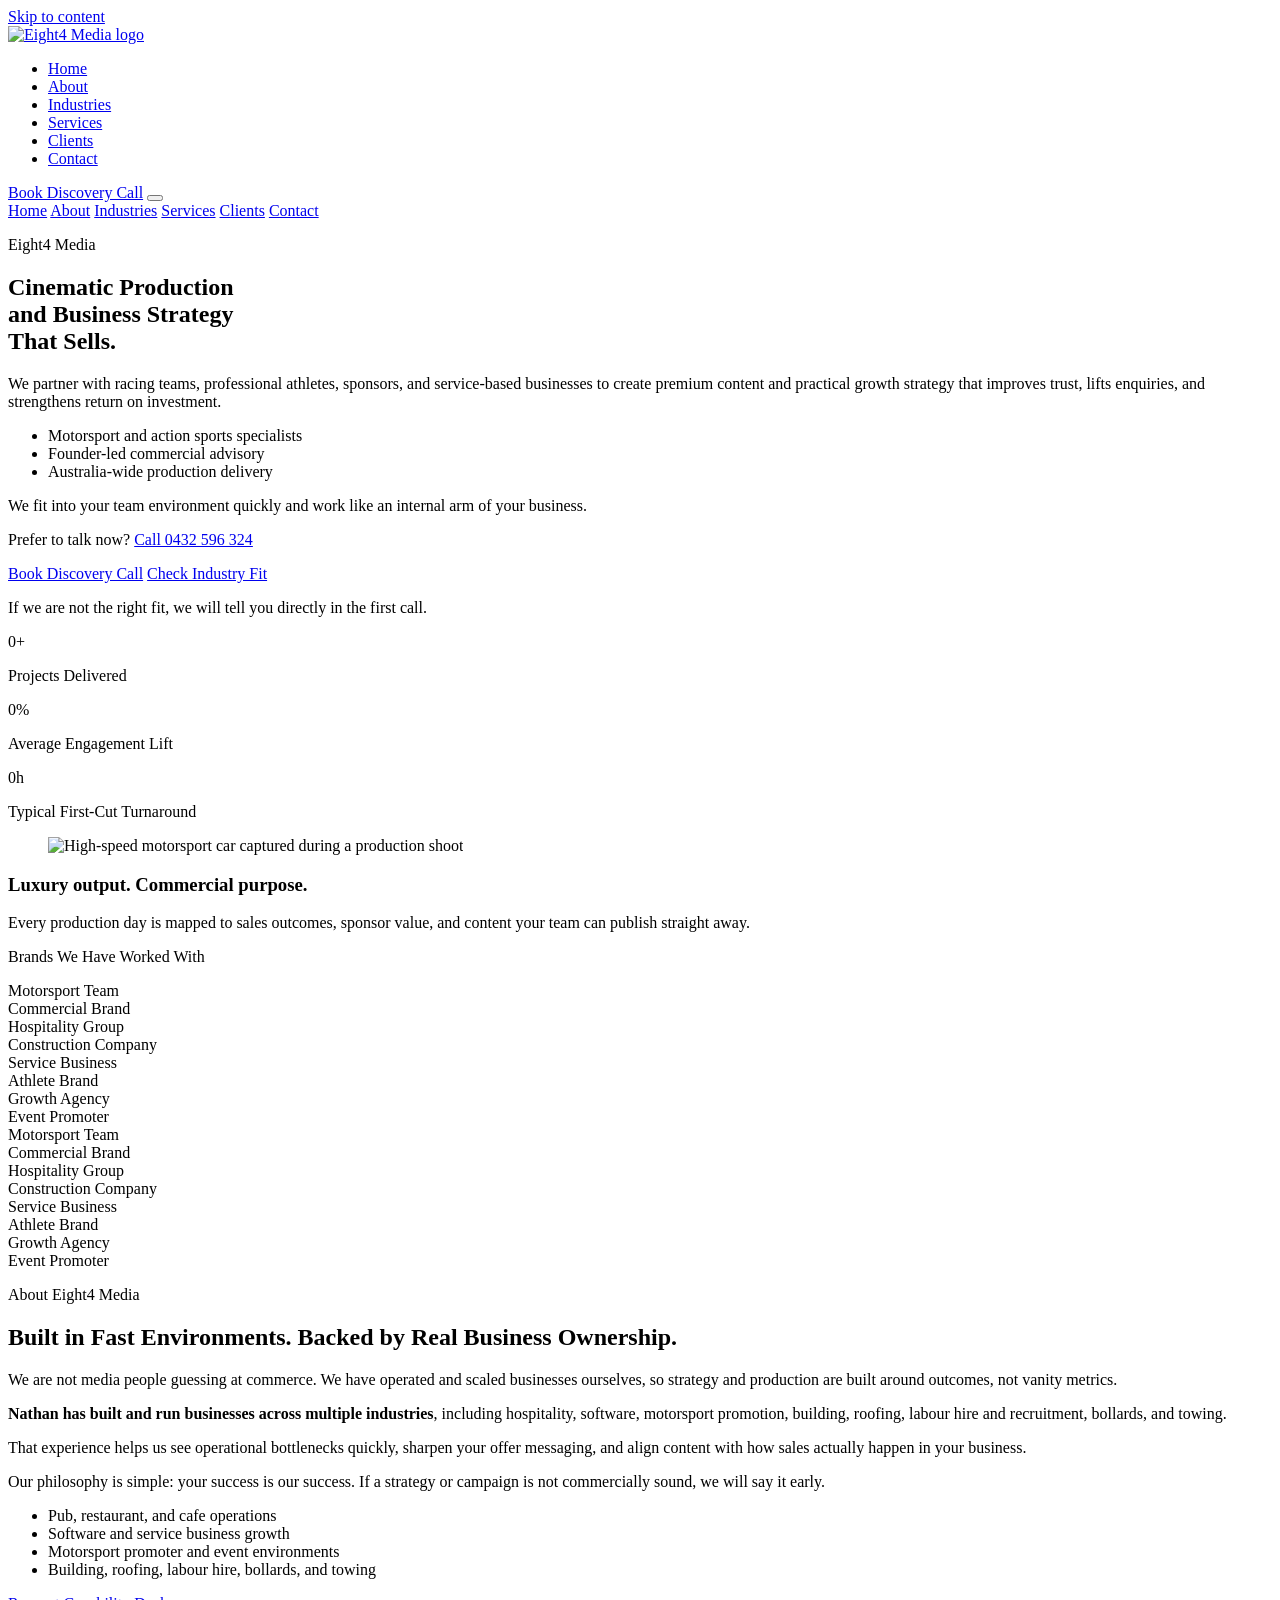
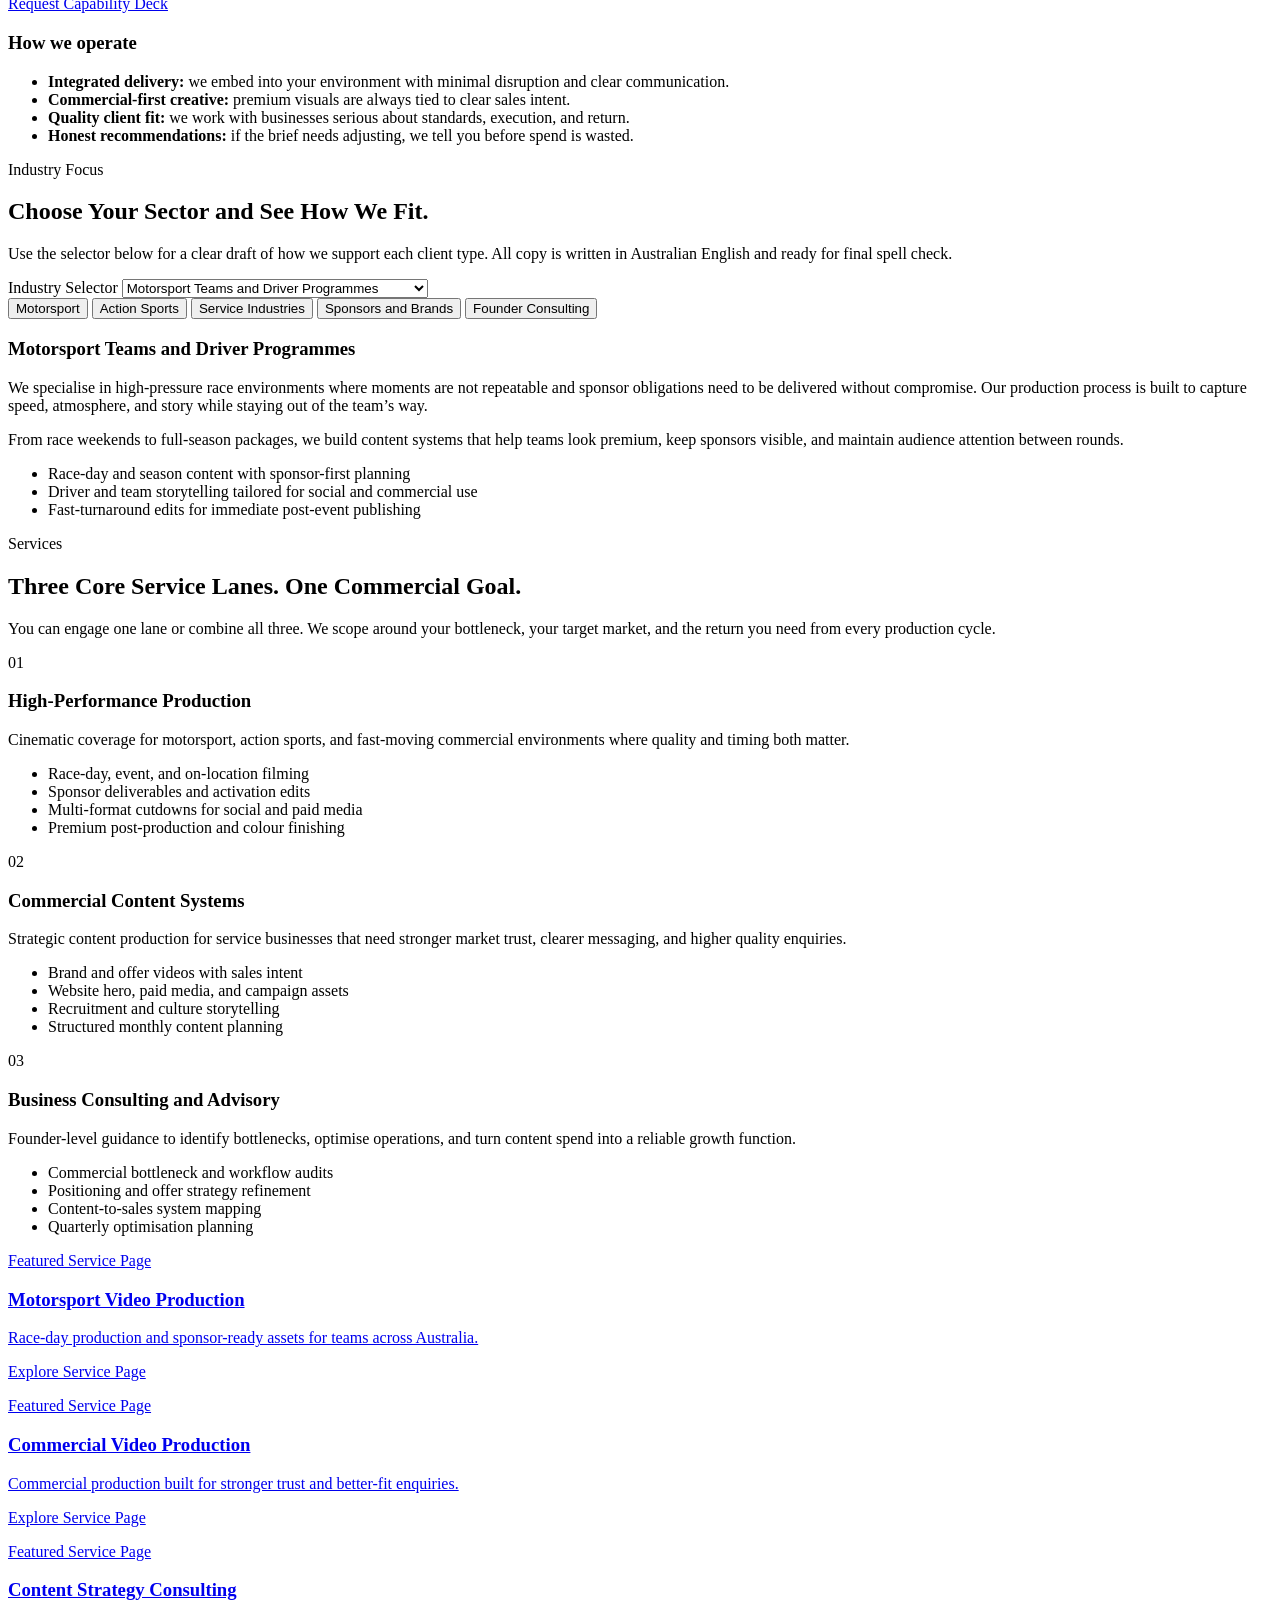
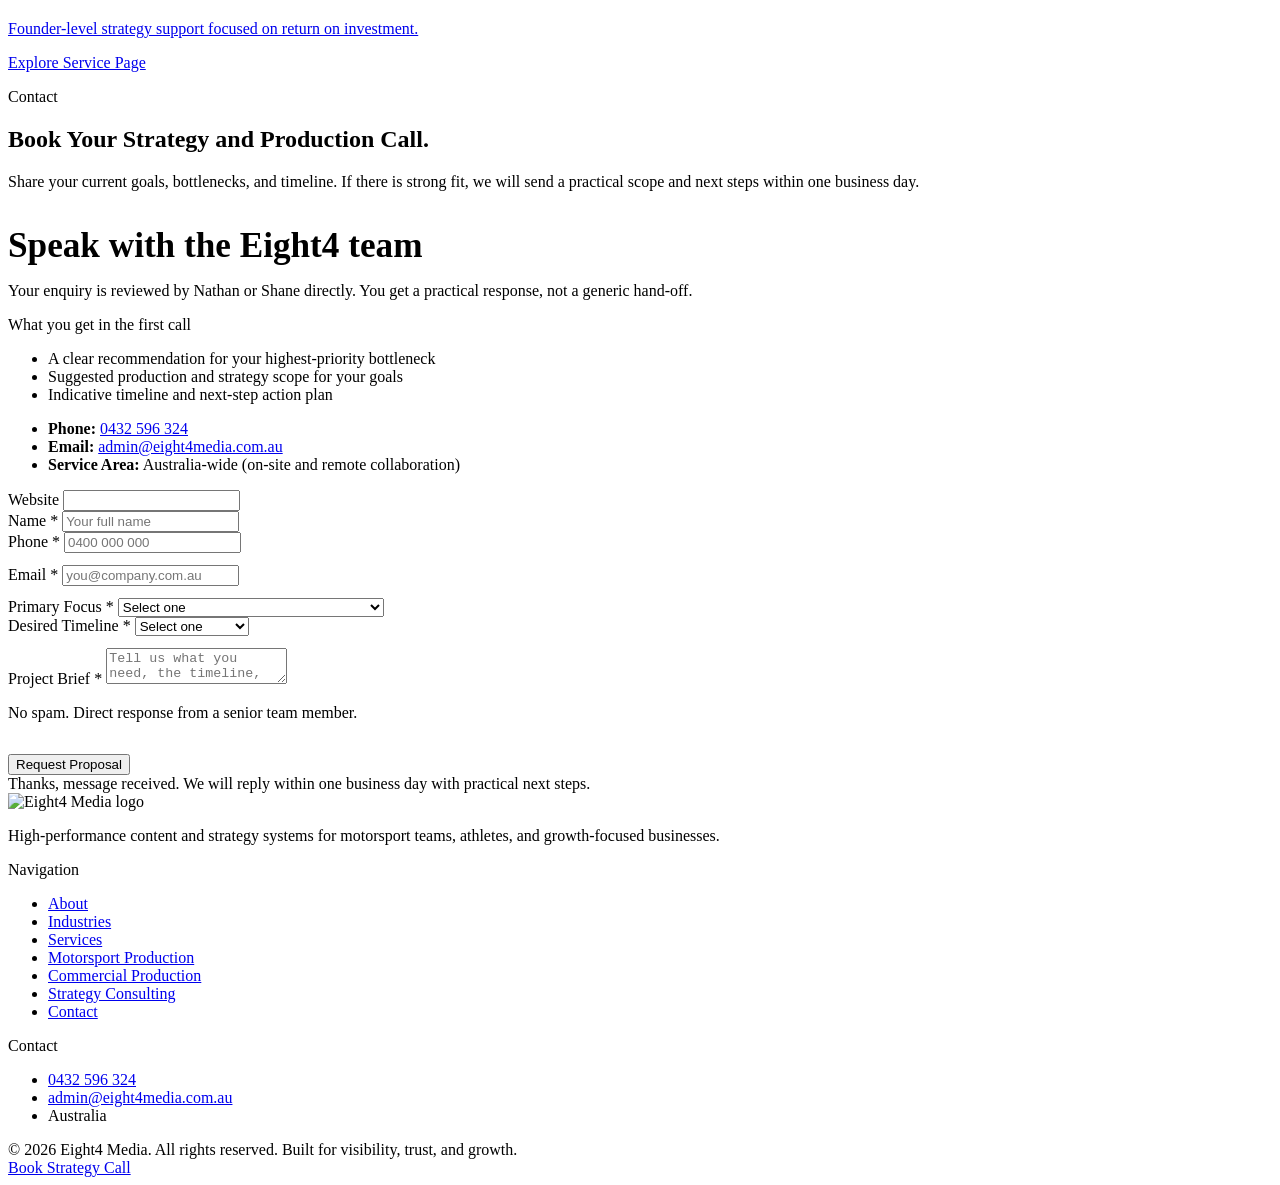
==== index.html @ 020322db "Add files via upload" ====
<!doctype html>
<html lang="en-AU">
<head>
  <meta charset="UTF-8" />
  <meta name="viewport" content="width=device-width, initial-scale=1" />
  <title>Eight4 Media | Cinematic Production and Business Consulting Australia</title>
  <meta name="description" content="Eight4 Media delivers premium production and business consulting for motorsport teams, athletes, sponsors, and service-based industries across Australia." />
  <meta name="robots" content="index,follow,max-image-preview:large,max-snippet:-1,max-video-preview:-1" />
  <meta name="author" content="Eight4 Media" />
  <meta name="theme-color" content="#07080d" />
  <meta name="format-detection" content="telephone=no" />
  <meta name="keywords" content="motorsport video production australia, action sports content, service business videography, founder business consulting" />

  <meta property="og:type" content="website" />
  <meta property="og:site_name" content="Eight4 Media" />
  <meta property="og:title" content="Eight4 Media | Cinematic Production and Business Consulting Australia" />
  <meta property="og:description" content="Premium content systems and founder-led strategy built to improve trust, enquiries, and return on investment." />
  <meta property="og:url" content="https://your-domain.com/" />
  <meta property="og:image" content="https://your-domain.com/assets/images/work-1.jpg" />
  <meta property="og:locale" content="en_AU" />

  <meta name="twitter:card" content="summary_large_image" />
  <meta name="twitter:title" content="Eight4 Media | Cinematic Production and Business Consulting Australia" />
  <meta name="twitter:description" content="Premium content systems and founder-led strategy built to improve trust, enquiries, and return on investment." />
  <meta name="twitter:image" content="https://your-domain.com/assets/images/work-1.jpg" />

  <link rel="preconnect" href="https://fonts.googleapis.com" />
  <link rel="preconnect" href="https://fonts.gstatic.com" crossorigin />
  <link href="https://fonts.googleapis.com/css2?family=Bebas+Neue&amp;family=Cormorant+Garamond:wght@500;600;700&amp;family=Sora:wght@300;400;500;600;700&amp;display=swap" rel="stylesheet" />
  <link rel="stylesheet" href="./assets/css/main.css" />

  <script type="application/ld+json">
    {
      "@context": "https://schema.org",
      "@graph": [
        {
          "@type": "Organization",
          "name": "Eight4 Media",
          "url": "https://your-domain.com/",
          "logo": "https://your-domain.com/assets/images/logo.png",
          "email": "admin@eight4media.com.au",
          "telephone": "0432596324",
          "founder": {
            "@type": "Person",
            "name": "Nathan Predo"
          }
        },
        {
          "@type": "ProfessionalService",
          "name": "Eight4 Media",
          "url": "https://your-domain.com/",
          "areaServed": "Australia",
          "serviceType": [
            "Motorsport and action sports video production",
            "Commercial content production for service industries",
            "Founder-level business consulting and strategy"
          ]
        }
      ]
    }
  </script>
</head>
<body>
  <a href="#main" class="skip-link">Skip to content</a>
  <div id="progress" aria-hidden="true"></div>

  <header class="site-header">
    <div class="container nav-wrap">
      <a href="#home" class="brand" aria-label="Eight4 Media home">
        <img src="./assets/images/logo.png" alt="Eight4 Media logo" width="825" height="282" />
      </a>

      <nav aria-label="Main navigation">
        <ul class="nav-links" role="list">
          <li><a href="#home">Home</a></li>
          <li><a href="#about">About</a></li>
          <li><a href="#industries">Industries</a></li>
          <li><a href="#services">Services</a></li>
          <li><a href="#clients">Clients</a></li>
          <li><a href="#contact">Contact</a></li>
        </ul>
      </nav>

      <a class="btn btn-primary desktop-cta" href="#contact">Book Discovery Call</a>

      <button class="menu-btn" id="menu-btn" aria-label="Open site menu" aria-expanded="false" aria-controls="mobile-menu">
        <span></span>
      </button>
    </div>
  </header>

  <div class="mobile-menu" id="mobile-menu" aria-hidden="true">
    <a href="#home">Home</a>
    <a href="#about">About</a>
    <a href="#industries">Industries</a>
    <a href="#services">Services</a>
    <a href="#clients">Clients</a>
    <a href="#contact">Contact</a>
  </div>

  <main id="main">
    <section class="hero" id="home" aria-labelledby="hero-title">
      <div class="container hero-grid">
        <div class="reveal">
          <p class="kicker">Eight4 Media</p>
          <h1 id="hero-title">
            Cinematic Production<br />
            <span class="outline">and Business Strategy</span><br />
            That Sells.
          </h1>
          <p class="hero-lead">
            We partner with racing teams, professional athletes, sponsors, and service-based businesses to create premium content and practical growth strategy that improves trust, lifts enquiries, and strengthens return on investment.
          </p>
          <ul class="hero-meta" role="list" aria-label="Eight4 approach">
            <li>Motorsport and action sports specialists</li>
            <li>Founder-led commercial advisory</li>
            <li>Australia-wide production delivery</li>
          </ul>
          <p class="hero-note">We fit into your team environment quickly and work like an internal arm of your business.</p>
          <p class="hero-direct">Prefer to talk now? <a href="tel:0432596324">Call 0432 596 324</a></p>
          <div class="cta-row">
            <a class="btn btn-primary" href="#contact">Book Discovery Call</a>
            <a class="btn btn-secondary" href="#industries">Check Industry Fit</a>
          </div>
          <p class="hero-assurance">If we are not the right fit, we will tell you directly in the first call.</p>

          <div class="hero-kpis" aria-label="Performance highlights">
            <article class="kpi">
              <div class="kpi-num"><span data-count="120">0</span>+</div>
              <p class="kpi-label">Projects Delivered</p>
            </article>
            <article class="kpi">
              <div class="kpi-num"><span data-count="38">0</span>%</div>
              <p class="kpi-label">Average Engagement Lift</p>
            </article>
            <article class="kpi">
              <div class="kpi-num"><span data-count="72">0</span>h</div>
              <p class="kpi-label">Typical First-Cut Turnaround</p>
            </article>
          </div>
        </div>

        <aside class="hero-media reveal" style="--delay: 120ms" aria-label="Showreel preview">
          <figure class="media-main">
            <img src="./assets/images/work-1.jpg" loading="eager" decoding="async" alt="High-speed motorsport car captured during a production shoot" width="1024" height="1024" />
          </figure>
          <div class="media-chip">
            <h3>Luxury output. Commercial purpose.</h3>
            <p>Every production day is mapped to sales outcomes, sponsor value, and content your team can publish straight away.</p>
          </div>
        </aside>
      </div>
    </section>

    <section class="trusted clients" id="clients" aria-label="Client logos">
      <div class="container">
        <p>Brands We Have Worked With</p>
        <div class="client-marquee">
          <div class="client-track">
            <div class="client-set">
              <div class="client-logo is-placeholder">Motorsport Team</div>
              <div class="client-logo is-placeholder">Commercial Brand</div>
              <div class="client-logo is-placeholder">Hospitality Group</div>
              <div class="client-logo is-placeholder">Construction Company</div>
              <div class="client-logo is-placeholder">Service Business</div>
              <div class="client-logo is-placeholder">Athlete Brand</div>
              <div class="client-logo is-placeholder">Growth Agency</div>
              <div class="client-logo is-placeholder">Event Promoter</div>
            </div>
            <div class="client-set" aria-hidden="true">
              <div class="client-logo is-placeholder">Motorsport Team</div>
              <div class="client-logo is-placeholder">Commercial Brand</div>
              <div class="client-logo is-placeholder">Hospitality Group</div>
              <div class="client-logo is-placeholder">Construction Company</div>
              <div class="client-logo is-placeholder">Service Business</div>
              <div class="client-logo is-placeholder">Athlete Brand</div>
              <div class="client-logo is-placeholder">Growth Agency</div>
              <div class="client-logo is-placeholder">Event Promoter</div>
            </div>
          </div>
        </div>
      </div>
    </section>

    <section id="about" aria-labelledby="about-title">
      <div class="container">
        <div class="section-head reveal">
          <div>
            <p class="kicker">About Eight4 Media</p>
            <h2 class="section-title" id="about-title">Built in Fast Environments. Backed by Real Business Ownership.</h2>
          </div>
          <p class="section-intro">We are not media people guessing at commerce. We have operated and scaled businesses ourselves, so strategy and production are built around outcomes, not vanity metrics.</p>
        </div>

        <div class="about-grid">
          <article class="panel about-story reveal" style="--delay: 70ms">
            <p><strong>Nathan has built and run businesses across multiple industries</strong>, including hospitality, software, motorsport promotion, building, roofing, labour hire and recruitment, bollards, and towing.</p>
            <p>That experience helps us see operational bottlenecks quickly, sharpen your offer messaging, and align content with how sales actually happen in your business.</p>
            <p>Our philosophy is simple: your success is our success. If a strategy or campaign is not commercially sound, we will say it early.</p>
            <ul class="experience-list" role="list" aria-label="Industry ownership experience">
              <li>Pub, restaurant, and cafe operations</li>
              <li>Software and service business growth</li>
              <li>Motorsport promoter and event environments</li>
              <li>Building, roofing, labour hire, bollards, and towing</li>
            </ul>
            <div class="cta-row" style="margin-top: 14px">
              <a href="#contact" class="btn btn-primary">Request Capability Deck</a>
            </div>
          </article>

          <aside class="about-points reveal" style="--delay: 140ms">
            <h3>How we operate</h3>
            <ul class="about-list" role="list">
              <li><strong>Integrated delivery:</strong> we embed into your environment with minimal disruption and clear communication.</li>
              <li><strong>Commercial-first creative:</strong> premium visuals are always tied to clear sales intent.</li>
              <li><strong>Quality client fit:</strong> we work with businesses serious about standards, execution, and return.</li>
              <li><strong>Honest recommendations:</strong> if the brief needs adjusting, we tell you before spend is wasted.</li>
            </ul>
          </aside>
        </div>
      </div>
    </section>

    <section id="industries" aria-labelledby="industries-title">
      <div class="container">
        <div class="section-head reveal">
          <div>
            <p class="kicker">Industry Focus</p>
            <h2 class="section-title" id="industries-title">Choose Your Sector and See How We Fit.</h2>
          </div>
          <p class="section-intro">Use the selector below for a clear draft of how we support each client type. All copy is written in Australian English and ready for final spell check.</p>
        </div>

        <div class="industry-shell reveal" style="--delay: 50ms">
          <div class="industry-controls">
            <label class="industry-label" for="industry-filter">Industry Selector</label>
            <select id="industry-filter" class="select industry-select" aria-label="Select your industry focus">
              <option value="motorsport">Motorsport Teams and Driver Programmes</option>
              <option value="action-sports">Action Sports and Professional Athletes</option>
              <option value="service-industries">Service-Based Industries and Trade Businesses</option>
              <option value="sponsors-brands">Sponsors, Promoters, and Commercial Brands</option>
              <option value="founder-consulting">Founder Advisory and Business Consulting</option>
            </select>
          </div>

          <div class="industry-tabs" role="tablist" aria-label="Industry categories">
            <button class="industry-tab is-active" id="industry-tab-motorsport" type="button" role="tab" aria-selected="true" aria-controls="industry-panel-motorsport" tabindex="0" data-industry="motorsport">Motorsport</button>
            <button class="industry-tab" id="industry-tab-action-sports" type="button" role="tab" aria-selected="false" aria-controls="industry-panel-action-sports" tabindex="-1" data-industry="action-sports">Action Sports</button>
            <button class="industry-tab" id="industry-tab-service-industries" type="button" role="tab" aria-selected="false" aria-controls="industry-panel-service-industries" tabindex="-1" data-industry="service-industries">Service Industries</button>
            <button class="industry-tab" id="industry-tab-sponsors-brands" type="button" role="tab" aria-selected="false" aria-controls="industry-panel-sponsors-brands" tabindex="-1" data-industry="sponsors-brands">Sponsors and Brands</button>
            <button class="industry-tab" id="industry-tab-founder-consulting" type="button" role="tab" aria-selected="false" aria-controls="industry-panel-founder-consulting" tabindex="-1" data-industry="founder-consulting">Founder Consulting</button>
          </div>

          <div class="industry-panels" id="industry-panels">
            <article class="industry-panel is-active" id="industry-panel-motorsport" role="tabpanel" aria-labelledby="industry-tab-motorsport" data-industry="motorsport">
              <h3>Motorsport Teams and Driver Programmes</h3>
              <p>We specialise in high-pressure race environments where moments are not repeatable and sponsor obligations need to be delivered without compromise. Our production process is built to capture speed, atmosphere, and story while staying out of the team’s way.</p>
              <p>From race weekends to full-season packages, we build content systems that help teams look premium, keep sponsors visible, and maintain audience attention between rounds.</p>
              <ul class="industry-points" role="list">
                <li>Race-day and season content with sponsor-first planning</li>
                <li>Driver and team storytelling tailored for social and commercial use</li>
                <li>Fast-turnaround edits for immediate post-event publishing</li>
              </ul>
            </article>
            <article class="industry-panel" id="industry-panel-action-sports" role="tabpanel" aria-labelledby="industry-tab-action-sports" data-industry="action-sports" hidden>
              <h3>Action Sports and Professional Athletes</h3>
              <p>For athletes and action sports brands, we create high-energy content that protects personal brand equity while driving partnership value. We combine cinematic production with practical campaign thinking so each asset has a clear purpose.</p>
              <p>Whether the objective is sponsor retention, athlete profile growth, or commercial collaboration, we deliver content that presents you as a premium operator in your category.</p>
              <ul class="industry-points" role="list">
                <li>Athlete profile films and performance-driven highlight edits</li>
                <li>Partnership deliverables for sponsor reporting and activation</li>
                <li>Platform-ready content sets to maintain consistent visibility</li>
              </ul>
            </article>
            <article class="industry-panel" id="industry-panel-service-industries" role="tabpanel" aria-labelledby="industry-tab-service-industries" data-industry="service-industries" hidden>
              <h3>Service-Based Industries and Trade Businesses</h3>
              <p>Most service businesses do not have a lead problem, they have a trust and positioning problem. We produce content that clarifies your value proposition, strengthens credibility, and helps the right buyers choose you faster.</p>
              <p>Our approach is designed for operators who need their marketing to support real sales conversations, not vanity numbers. We focus on what drives stronger enquiries and better conversion behaviour.</p>
              <ul class="industry-points" role="list">
                <li>Offer and service explainer videos built for conversion</li>
                <li>Recruitment and culture content to attract better-fit staff</li>
                <li>Website, paid, and social assets delivered as one system</li>
              </ul>
            </article>
            <article class="industry-panel" id="industry-panel-sponsors-brands" role="tabpanel" aria-labelledby="industry-tab-sponsors-brands" data-industry="sponsors-brands" hidden>
              <h3>Sponsors, Promoters, and Commercial Brands</h3>
              <p>When brands invest in partnerships, they need measurable return and polished execution. We help sponsors and promoters build content programmes that prove value, increase visibility, and support long-term relationship growth.</p>
              <p>Our team can work alongside your in-house marketing function or external agencies while keeping creative direction, delivery quality, and commercial outcomes tightly aligned.</p>
              <ul class="industry-points" role="list">
                <li>Activation coverage and sponsor recap packages</li>
                <li>Brand-safe edits that align with campaign standards</li>
                <li>Content reporting assets for stakeholder confidence</li>
              </ul>
            </article>
            <article class="industry-panel" id="industry-panel-founder-consulting" role="tabpanel" aria-labelledby="industry-tab-founder-consulting" data-industry="founder-consulting" hidden>
              <h3>Founder Advisory and Business Consulting</h3>
              <p>Sales is always a numbers game linked directly to the strength of your product or service. We provide founder-level consulting grounded in personal ownership experience, helping you identify bottlenecks that slow growth or waste marketing spend.</p>
              <p>From workflow optimisation to offer positioning and commercial systems, we advise with practical actions your team can implement immediately. We are not here to impress you with jargon; we are here to improve commercial performance.</p>
              <ul class="industry-points" role="list">
                <li>Bottleneck reviews across sales, operations, and delivery</li>
                <li>Positioning and messaging refinement for better-fit leads</li>
                <li>Return on investment planning tied to measurable actions</li>
              </ul>
            </article>
          </div>
        </div>
      </div>
    </section>

    <section id="services" aria-labelledby="services-title">
      <div class="container">
        <div class="section-head reveal">
          <div>
            <p class="kicker">Services</p>
            <h2 class="section-title" id="services-title">Three Core Service Lanes. One Commercial Goal.</h2>
          </div>
          <p class="section-intro">You can engage one lane or combine all three. We scope around your bottleneck, your target market, and the return you need from every production cycle.</p>
        </div>

        <div class="services-grid">
          <article class="service-card reveal" style="--delay: 40ms">
            <div class="service-icon" aria-hidden="true">01</div>
            <h3>High-Performance Production</h3>
            <p>Cinematic coverage for motorsport, action sports, and fast-moving commercial environments where quality and timing both matter.</p>
            <ul class="service-list" role="list">
              <li>Race-day, event, and on-location filming</li>
              <li>Sponsor deliverables and activation edits</li>
              <li>Multi-format cutdowns for social and paid media</li>
              <li>Premium post-production and colour finishing</li>
            </ul>
          </article>
          <article class="service-card reveal" style="--delay: 100ms">
            <div class="service-icon" aria-hidden="true">02</div>
            <h3>Commercial Content Systems</h3>
            <p>Strategic content production for service businesses that need stronger market trust, clearer messaging, and higher quality enquiries.</p>
            <ul class="service-list" role="list">
              <li>Brand and offer videos with sales intent</li>
              <li>Website hero, paid media, and campaign assets</li>
              <li>Recruitment and culture storytelling</li>
              <li>Structured monthly content planning</li>
            </ul>
          </article>
          <article class="service-card reveal" style="--delay: 160ms">
            <div class="service-icon" aria-hidden="true">03</div>
            <h3>Business Consulting and Advisory</h3>
            <p>Founder-level guidance to identify bottlenecks, optimise operations, and turn content spend into a reliable growth function.</p>
            <ul class="service-list" role="list">
              <li>Commercial bottleneck and workflow audits</li>
              <li>Positioning and offer strategy refinement</li>
              <li>Content-to-sales system mapping</li>
              <li>Quarterly optimisation planning</li>
            </ul>
          </article>
        </div>

        <div class="landing-links reveal" style="--delay: 180ms">
          <a class="landing-link-card" href="./motorsports-video-production-australia/index.html">
            <p class="landing-link-kicker">Featured Service Page</p>
            <h3>Motorsport Video Production</h3>
            <p>Race-day production and sponsor-ready assets for teams across Australia.</p>
            <span class="landing-link-cta">Explore Service Page</span>
          </a>
          <a class="landing-link-card" href="./commercial-video-production-australia/index.html">
            <p class="landing-link-kicker">Featured Service Page</p>
            <h3>Commercial Video Production</h3>
            <p>Commercial production built for stronger trust and better-fit enquiries.</p>
            <span class="landing-link-cta">Explore Service Page</span>
          </a>
          <a class="landing-link-card" href="./content-strategy-consulting-australia/index.html">
            <p class="landing-link-kicker">Featured Service Page</p>
            <h3>Content Strategy Consulting</h3>
            <p>Founder-level strategy support focused on return on investment.</p>
            <span class="landing-link-cta">Explore Service Page</span>
          </a>
        </div>
      </div>
    </section>

    <section id="contact" aria-labelledby="contact-title">
      <div class="container">
        <div class="section-head reveal">
          <div>
            <p class="kicker">Contact</p>
            <h2 class="section-title" id="contact-title">Book Your Strategy and Production Call.</h2>
          </div>
          <p class="section-intro">Share your current goals, bottlenecks, and timeline. If there is strong fit, we will send a practical scope and next steps within one business day.</p>
        </div>

        <div class="contact-wrap">
          <article class="contact-card reveal" style="--delay: 40ms">
            <h3 class="display" style="font-size: 2.2rem; margin-bottom: 8px; color: var(--ink)">Speak with the Eight4 team</h3>
            <p>Your enquiry is reviewed by Nathan or Shane directly. You get a practical response, not a generic hand-off.</p>
            <div class="contact-proof">
              <p class="contact-proof-title">What you get in the first call</p>
              <ul class="contact-proof-list" role="list">
                <li>A clear recommendation for your highest-priority bottleneck</li>
                <li>Suggested production and strategy scope for your goals</li>
                <li>Indicative timeline and next-step action plan</li>
              </ul>
            </div>
            <ul class="contact-list" role="list">
              <li><strong>Phone:</strong> <a href="tel:0432596324">0432 596 324</a></li>
              <li><strong>Email:</strong> <a href="mailto:admin@eight4media.com.au">admin@eight4media.com.au</a></li>
              <li><strong>Service Area:</strong> Australia-wide (on-site and remote collaboration)</li>
            </ul>
          </article>

          <div class="form-card reveal" style="--delay: 90ms">
            <form id="contact-form" novalidate>
              <input type="hidden" name="page_context" value="Homepage" />
              <div class="hp-field" aria-hidden="true">
                <label for="website">Website</label>
                <input id="website" name="website" type="text" autocomplete="off" tabindex="-1" />
              </div>

              <div class="field-row">
                <div class="field">
                  <label for="name">Name *</label>
                  <input id="name" name="name" class="input" type="text" autocomplete="name" required placeholder="Your full name" />
                </div>
                <div class="field">
                  <label for="phone">Phone *</label>
                  <input id="phone" name="phone" class="input" type="tel" autocomplete="tel" required placeholder="0400 000 000" />
                </div>
              </div>

              <div class="field" style="margin-top: 12px">
                <label for="email">Email *</label>
                <input id="email" name="email" class="input" type="email" autocomplete="email" required placeholder="you@company.com.au" />
              </div>

              <div class="field-row" style="margin-top: 12px">
                <div class="field">
                  <label for="industry">Primary Focus *</label>
                  <select id="industry" name="industry" class="select" required>
                    <option value="">Select one</option>
                    <option value="motorsport">Motorsport Team or Driver Programme</option>
                    <option value="action-sports">Action Sports or Athlete Brand</option>
                    <option value="service-business">Service-Based Industry</option>
                    <option value="sponsor-brand">Sponsor, Promoter, or Commercial Brand</option>
                    <option value="consulting">Business Consulting and Strategy</option>
                  </select>
                </div>
                <div class="field">
                  <label for="timeline">Desired Timeline *</label>
                  <select id="timeline" name="timeline" class="select" required>
                    <option value="">Select one</option>
                    <option value="asap">ASAP</option>
                    <option value="2-4weeks">2-4 weeks</option>
                    <option value="1-3months">1-3 months</option>
                    <option value="planning">Planning phase</option>
                  </select>
                </div>
              </div>

              <div class="field" style="margin-top: 12px">
                <label for="message">Project Brief *</label>
                <textarea id="message" name="message" class="textarea" required placeholder="Tell us what you need, the timeline, and the outcome you want to improve."></textarea>
              </div>

              <p class="form-note">No spam. Direct response from a senior team member.</p>
              <button type="submit" class="btn btn-primary" style="margin-top: 16px">Request Proposal</button>
              <div class="form-success" id="form-success" role="status" aria-live="polite">
                Thanks, message received. We will reply within one business day with practical next steps.
              </div>
            </form>
          </div>
        </div>
      </div>
    </section>
  </main>

  <footer>
    <div class="footer-grid">
      <div>
        <img class="footer-logo" src="./assets/images/logo.png" alt="Eight4 Media logo" width="825" height="282" />
        <p>High-performance content and strategy systems for motorsport teams, athletes, and growth-focused businesses.</p>
      </div>
      <div>
        <p class="footer-title">Navigation</p>
        <ul class="footer-links" role="list">
          <li><a href="#about">About</a></li>
          <li><a href="#industries">Industries</a></li>
          <li><a href="#services">Services</a></li>
          <li><a href="./motorsports-video-production-australia/index.html">Motorsport Production</a></li>
          <li><a href="./commercial-video-production-australia/index.html">Commercial Production</a></li>
          <li><a href="./content-strategy-consulting-australia/index.html">Strategy Consulting</a></li>
          <li><a href="#contact">Contact</a></li>
        </ul>
      </div>
      <div>
        <p class="footer-title">Contact</p>
        <ul class="footer-links" role="list">
          <li><a href="tel:0432596324">0432 596 324</a></li>
          <li><a href="mailto:admin@eight4media.com.au">admin@eight4media.com.au</a></li>
          <li>Australia</li>
        </ul>
      </div>
    </div>
    <div class="footer-base">
      <span>&copy; 2026 Eight4 Media. All rights reserved.</span>
      <span>Built for visibility, trust, and growth.</span>
    </div>
  </footer>

  <a class="mobile-sticky-cta" href="#contact" aria-label="Book a strategy call">Book Strategy Call</a>
  <script src="./assets/js/main.js"></script>
</body>
</html>
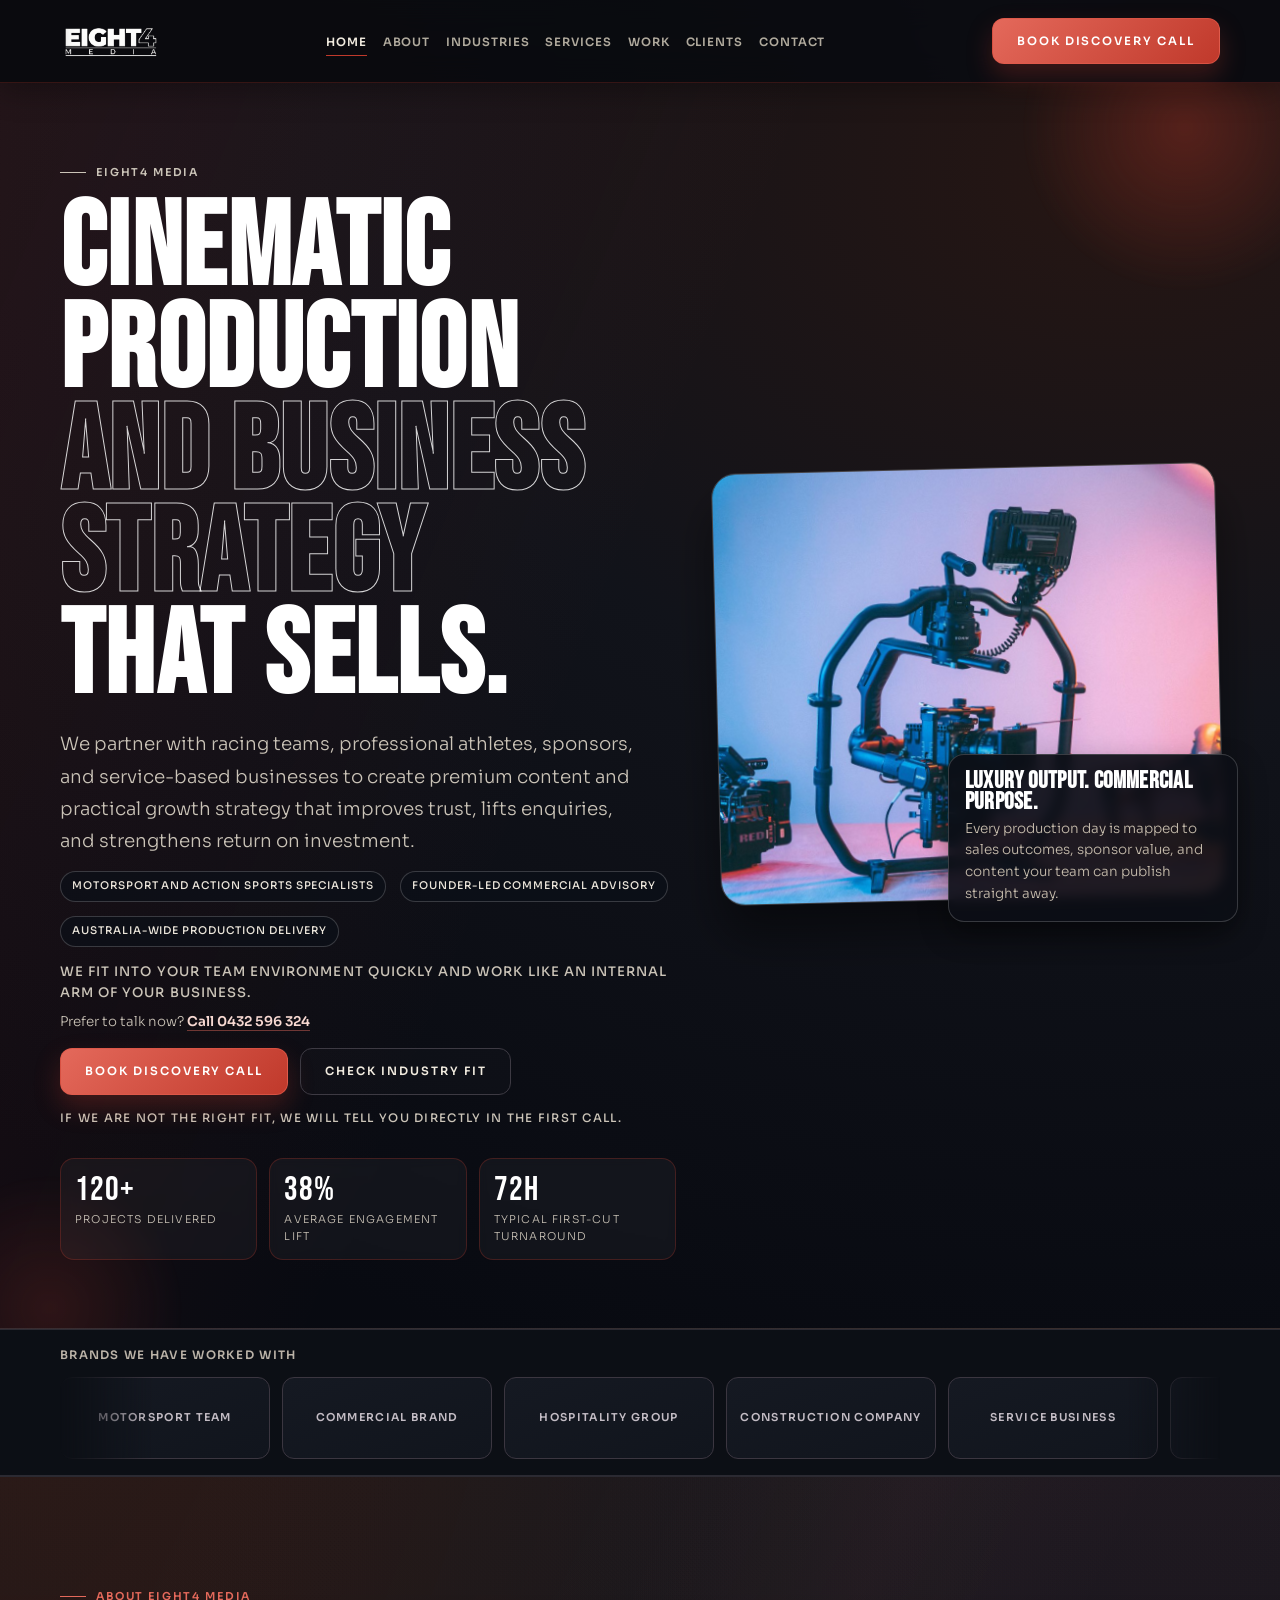
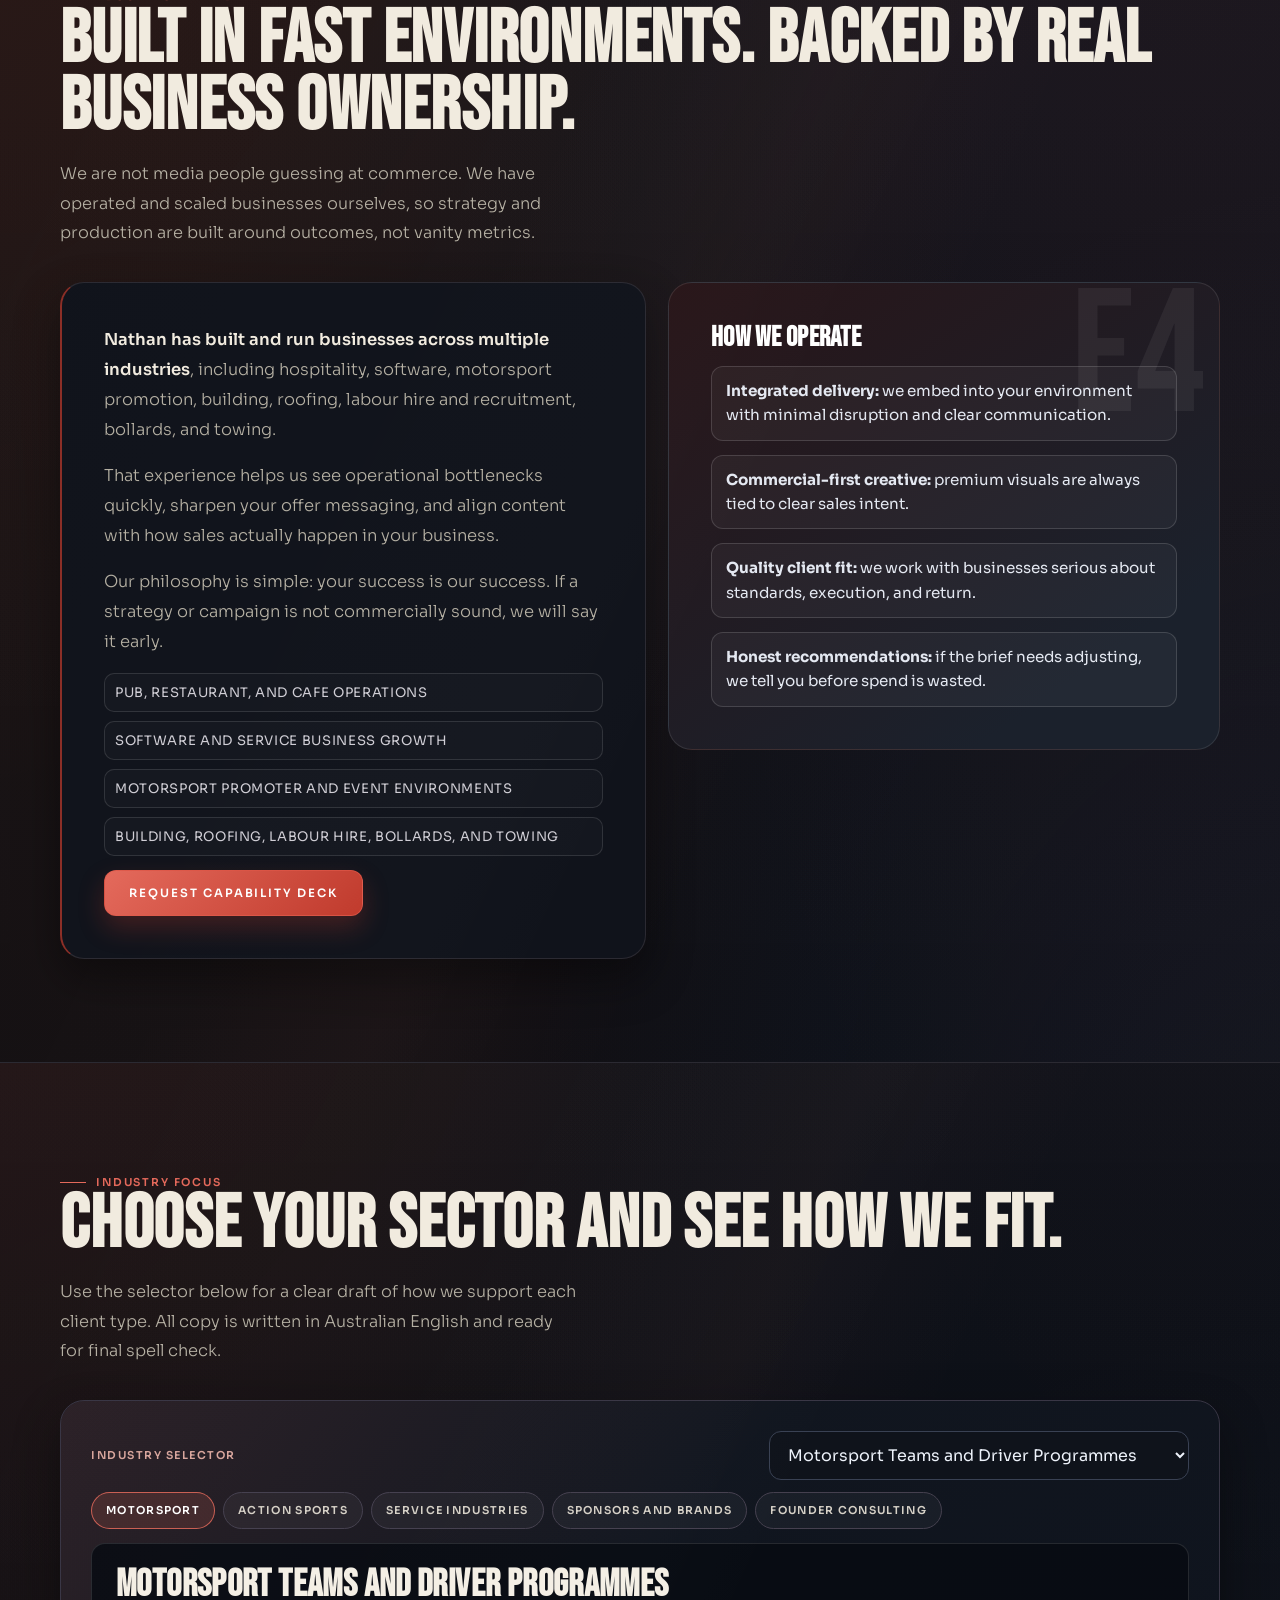
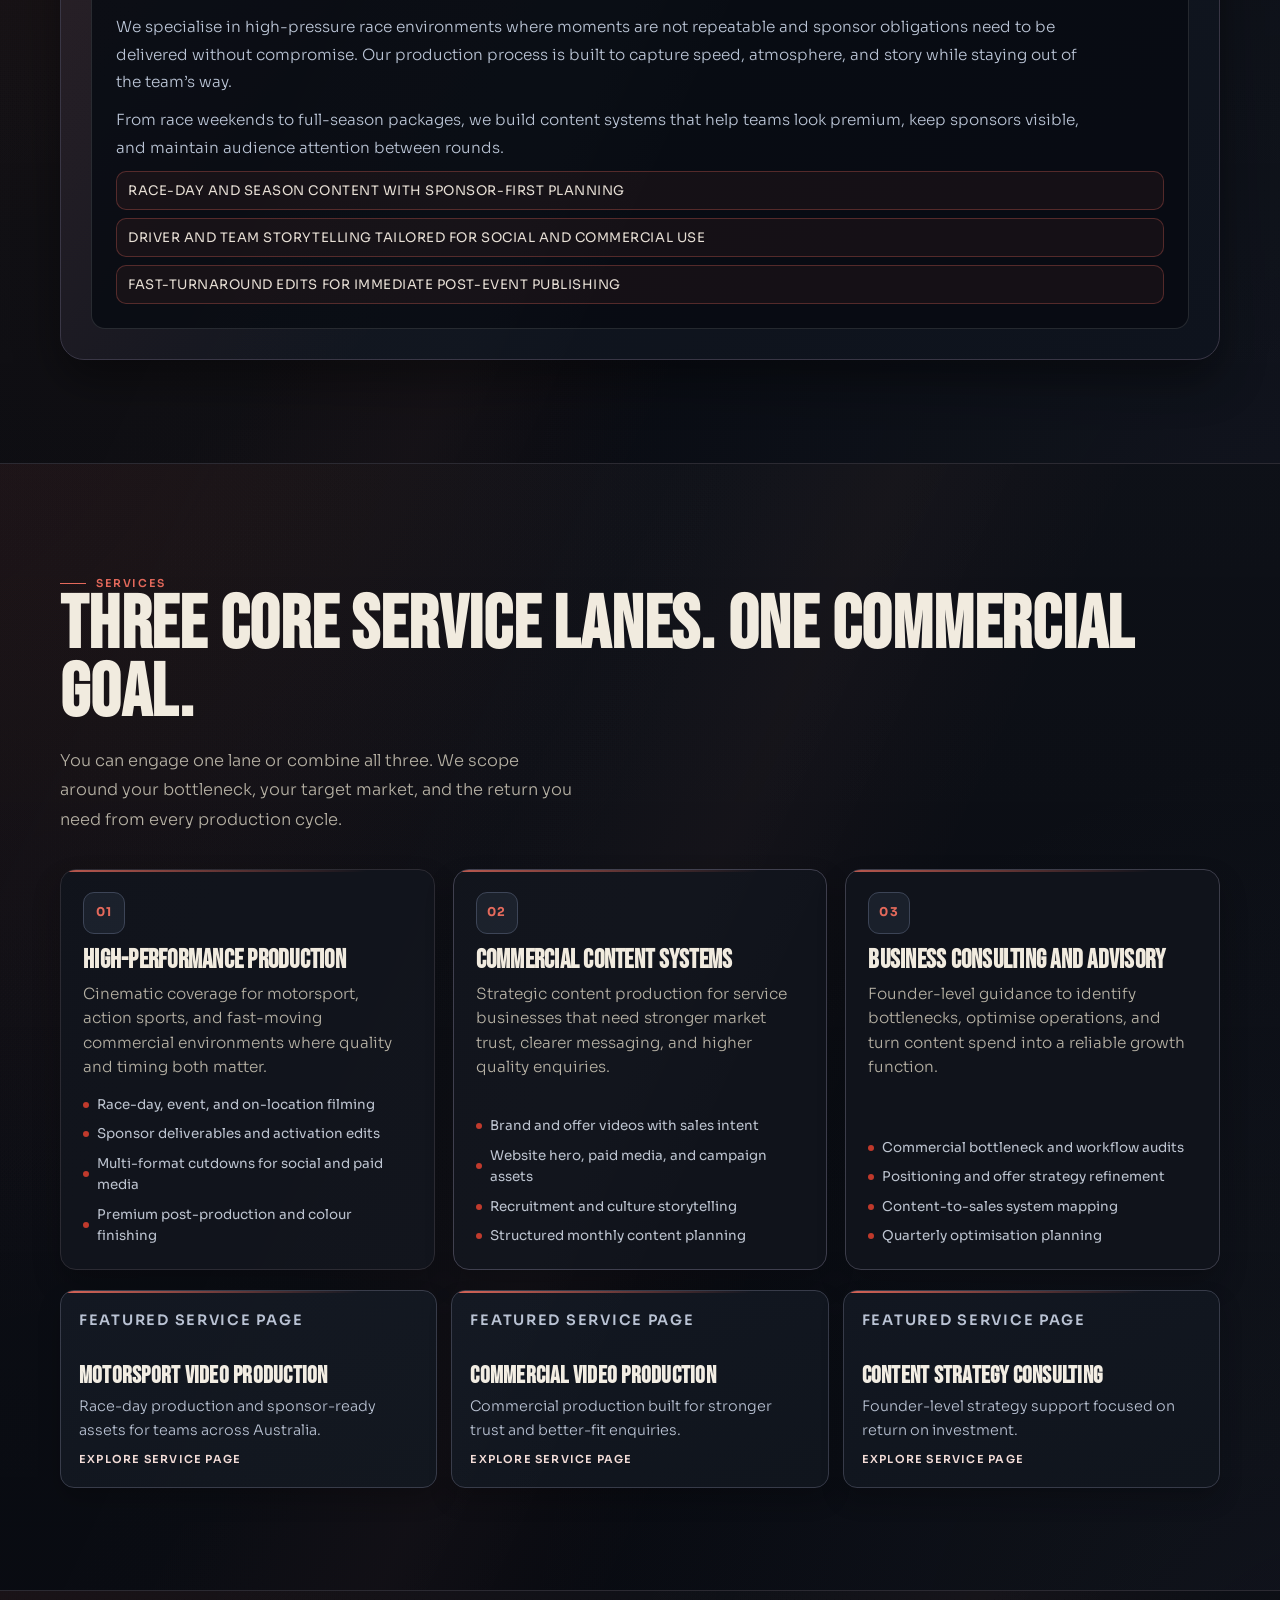
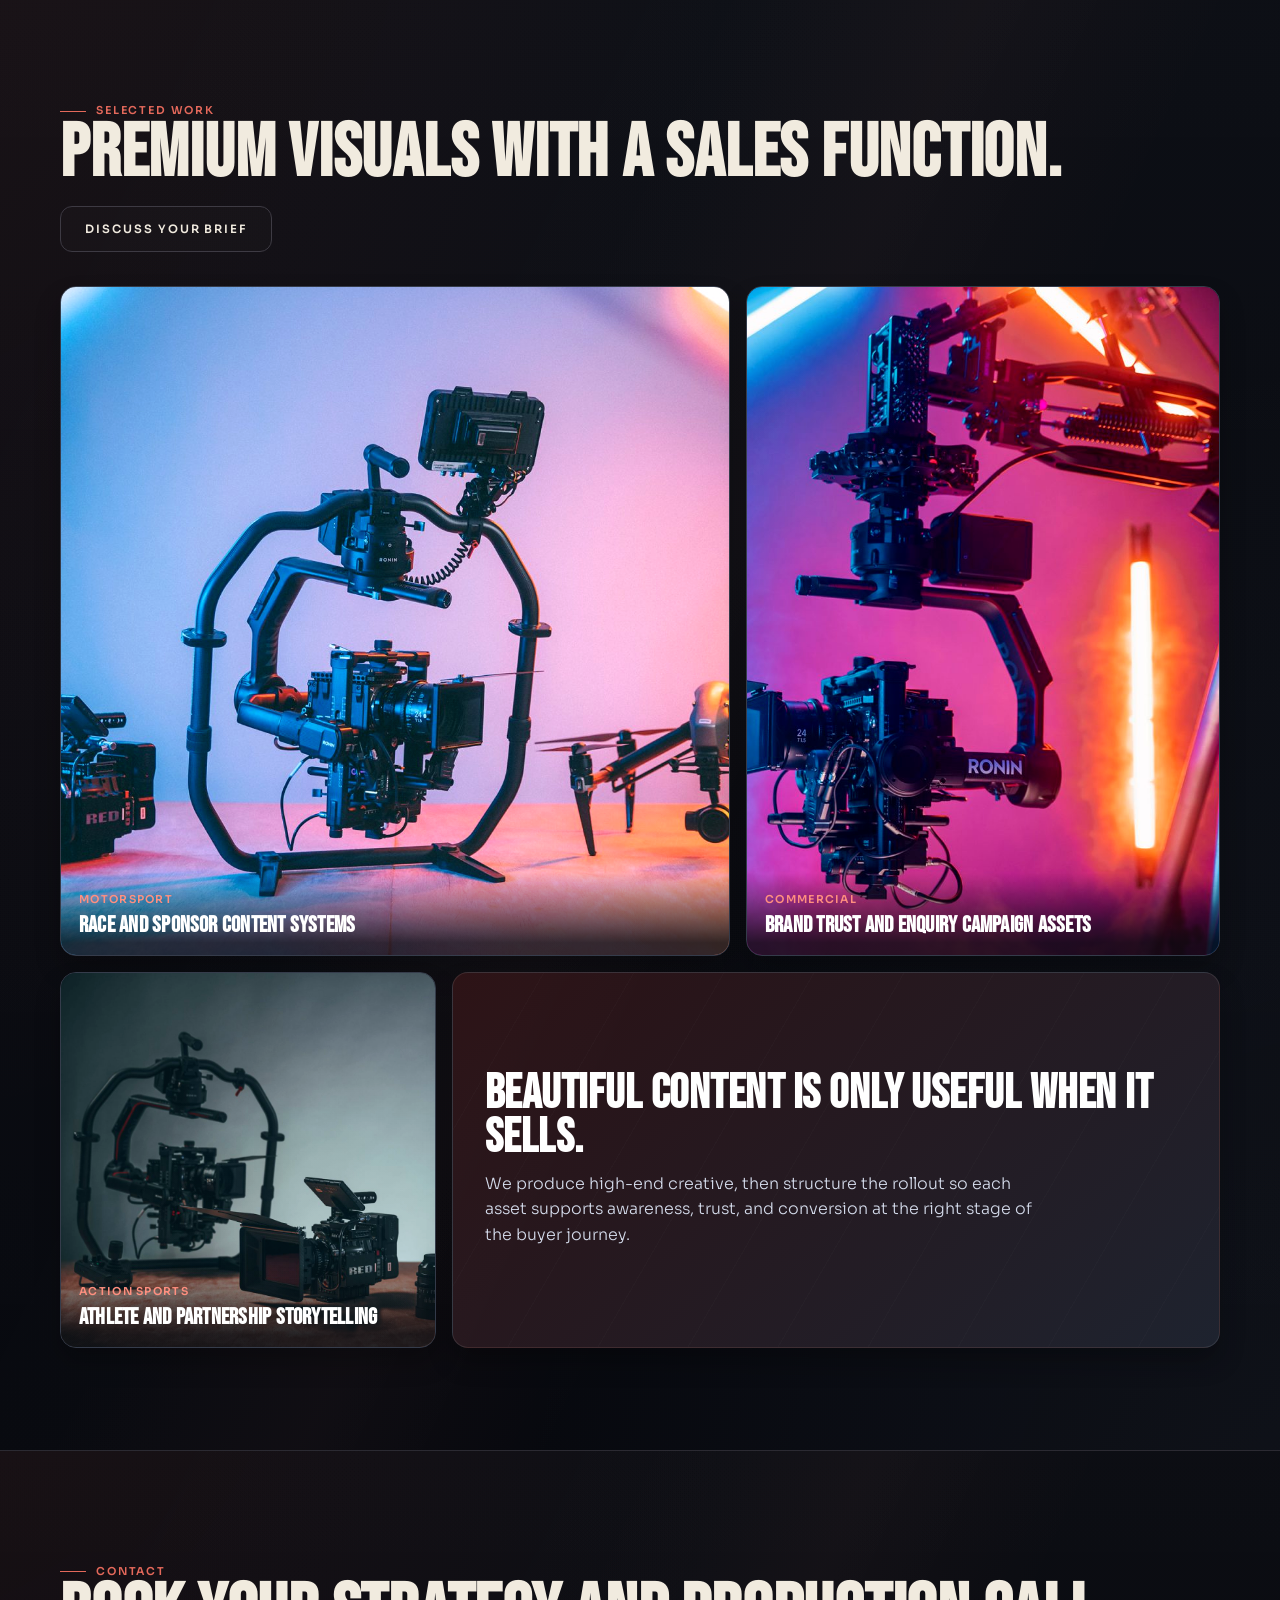
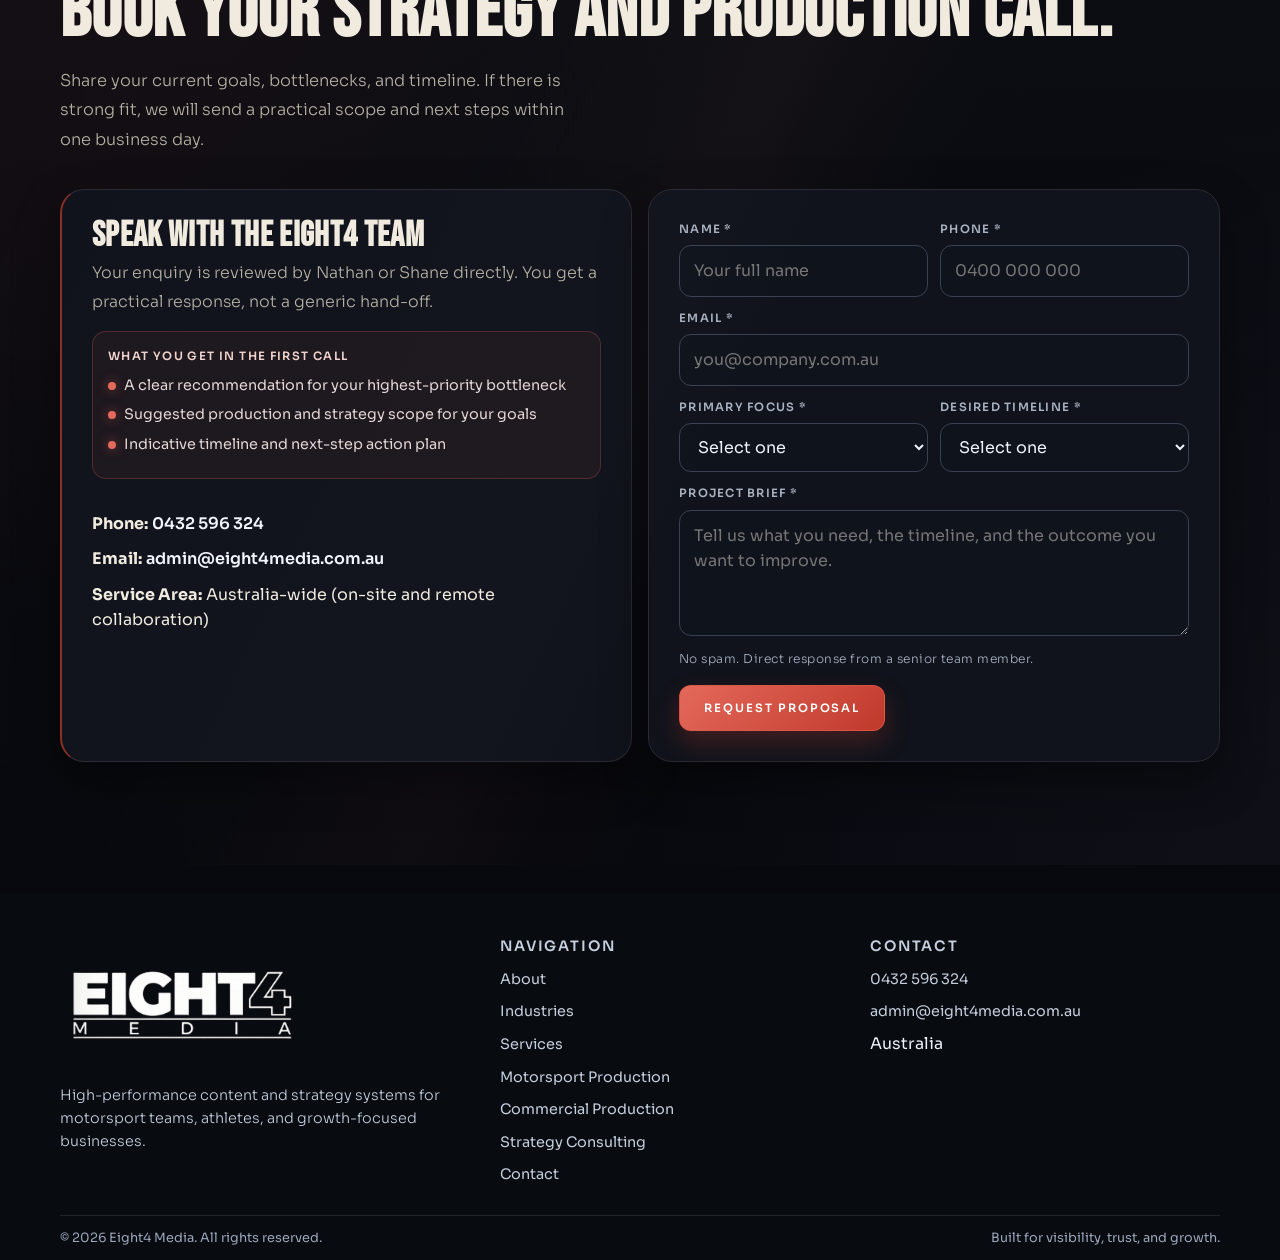
==== commit 57777d4d: "Update index.html" ====
--- a/index.html
+++ b/index.html
@@ -15,14 +15,14 @@
   <meta property="og:site_name" content="Eight4 Media" />
   <meta property="og:title" content="Eight4 Media | Cinematic Production and Business Consulting Australia" />
   <meta property="og:description" content="Premium content systems and founder-led strategy built to improve trust, enquiries, and return on investment." />
-  <meta property="og:url" content="https://your-domain.com/" />
-  <meta property="og:image" content="https://your-domain.com/assets/images/work-1.jpg" />
+  <meta property="og:url" content="https://eight4media.visionsbyiso.com/" />
+  <meta property="og:image" content="https://eight4media.visionsbyiso.com/assets/images/work-1.jpg" />
   <meta property="og:locale" content="en_AU" />
 
   <meta name="twitter:card" content="summary_large_image" />
   <meta name="twitter:title" content="Eight4 Media | Cinematic Production and Business Consulting Australia" />
   <meta name="twitter:description" content="Premium content systems and founder-led strategy built to improve trust, enquiries, and return on investment." />
-  <meta name="twitter:image" content="https://your-domain.com/assets/images/work-1.jpg" />
+  <meta name="twitter:image" content="https://eight4media.visionsbyiso.com/assets/images/work-1.jpg" />
 
   <link rel="preconnect" href="https://fonts.googleapis.com" />
   <link rel="preconnect" href="https://fonts.gstatic.com" crossorigin />
@@ -36,8 +36,8 @@
         {
           "@type": "Organization",
           "name": "Eight4 Media",
-          "url": "https://your-domain.com/",
-          "logo": "https://your-domain.com/assets/images/logo.png",
+          "url": "https://eight4media.visionsbyiso.com/",
+          "logo": "https://eight4media.visionsbyiso.com/assets/images/logo.png",
           "email": "admin@eight4media.com.au",
           "telephone": "0432596324",
           "founder": {
@@ -48,7 +48,7 @@
         {
           "@type": "ProfessionalService",
           "name": "Eight4 Media",
-          "url": "https://your-domain.com/",
+          "url": "https://eight4media.visionsbyiso.com/",
           "areaServed": "Australia",
           "serviceType": [
             "Motorsport and action sports video production",
@@ -76,6 +76,7 @@
           <li><a href="#about">About</a></li>
           <li><a href="#industries">Industries</a></li>
           <li><a href="#services">Services</a></li>
+          <li><a href="#work">Work</a></li>
           <li><a href="#clients">Clients</a></li>
           <li><a href="#contact">Contact</a></li>
         </ul>
@@ -94,6 +95,7 @@
     <a href="#about">About</a>
     <a href="#industries">Industries</a>
     <a href="#services">Services</a>
+    <a href="#work">Work</a>
     <a href="#clients">Clients</a>
     <a href="#contact">Contact</a>
   </div>
@@ -376,6 +378,51 @@
       </div>
     </section>
 
+    <section id="work" aria-labelledby="work-title">
+      <div class="container">
+        <div class="section-head reveal">
+          <div>
+            <p class="kicker">Selected Work</p>
+            <h2 class="section-title" id="work-title">Premium Visuals with a Sales Function.</h2>
+          </div>
+          <a href="#contact" class="btn btn-secondary">Discuss Your Brief</a>
+        </div>
+
+        <div class="work-grid">
+          <article class="work-card large reveal" style="--delay: 20ms">
+            <img src="./assets/images/work-1.jpg" loading="lazy" decoding="async" alt="Drift car cornering during a cinematic motorsport shoot" width="1024" height="1024" />
+            <div class="work-overlay">
+              <span class="cat">Motorsport</span>
+              <h3>Race and Sponsor Content Systems</h3>
+            </div>
+          </article>
+
+          <article class="work-card medium reveal" style="--delay: 80ms">
+            <img src="./assets/images/work-2.jpg" loading="lazy" decoding="async" alt="Production still used for social-first campaign content" width="1024" height="1024" />
+            <div class="work-overlay">
+              <span class="cat">Commercial</span>
+              <h3>Brand Trust and Enquiry Campaign Assets</h3>
+            </div>
+          </article>
+
+          <article class="work-card small reveal" style="--delay: 140ms">
+            <img src="./assets/images/work-3.jpg" loading="lazy" decoding="async" alt="Action-focused footage captured for commercial brand storytelling" width="1024" height="1024" />
+            <div class="work-overlay">
+              <span class="cat">Action Sports</span>
+              <h3>Athlete and Partnership Storytelling</h3>
+            </div>
+          </article>
+
+          <article class="work-card text reveal" style="--delay: 200ms">
+            <h3>Beautiful content is only useful when it sells.</h3>
+            <p>
+              We produce high-end creative, then structure the rollout so each asset supports awareness, trust, and conversion at the right stage of the buyer journey.
+            </p>
+          </article>
+        </div>
+      </div>
+    </section>
+
     <section id="contact" aria-labelledby="contact-title">
       <div class="container">
         <div class="section-head reveal">
--- a/assets/css/main.css
+++ b/assets/css/main.css
@@ -0,0 +1,2115 @@
+    :root {
+      --bg: #07080d;
+      --ink: #f1ebdf;
+      --surface: #10131b;
+      --surface-2: #0a0d14;
+      --muted: #b5b0a3;
+      --line: #2b2a32;
+      --accent: #c0392b;
+      --accent-strong: #e4695b;
+      --brand: #c0392b;
+      --luxe: #9fa8bb;
+      --deep: #05060a;
+      --radius-lg: 24px;
+      --radius-md: 16px;
+      --shadow: 0 20px 45px rgba(0, 0, 0, 0.42);
+      --container: min(1160px, 92vw);
+      --fast: 180ms ease;
+      --med: 360ms cubic-bezier(0.22, 1, 0.36, 1);
+      --font-body: "Sora", sans-serif;
+      --font-display: "Bebas Neue", sans-serif;
+      --font-accent: "Cormorant Garamond", serif;
+    }
+
+    * {
+      box-sizing: border-box;
+      margin: 0;
+      padding: 0;
+    }
+
+    html {
+      scroll-behavior: smooth;
+    }
+
+    body {
+      font-family: var(--font-body);
+      background:
+        radial-gradient(140% 100% at 8% 6%, #21140f 0%, rgba(33, 20, 15, 0) 52%),
+        radial-gradient(90% 70% at 92% 0%, rgba(192, 57, 43, 0.12) 0%, rgba(192, 57, 43, 0) 58%),
+        linear-gradient(180deg, #141721 0%, #0a0d14 44%, var(--bg) 100%);
+      color: var(--ink);
+      line-height: 1.6;
+      overflow-x: hidden;
+      text-rendering: optimizeLegibility;
+      -webkit-font-smoothing: antialiased;
+      position: relative;
+      isolation: isolate;
+    }
+
+    body::before,
+    body::after {
+      content: "";
+      position: fixed;
+      inset: -8%;
+      pointer-events: none;
+      z-index: -1;
+      will-change: transform;
+    }
+
+    body::before {
+      background:
+        conic-gradient(from 210deg at 72% 18%, rgba(192, 57, 43, 0.19) 0deg, rgba(192, 57, 43, 0) 72deg, rgba(91, 101, 122, 0.15) 144deg, rgba(91, 101, 122, 0) 220deg, rgba(192, 57, 43, 0.16) 360deg),
+        radial-gradient(90% 100% at 14% 86%, rgba(192, 57, 43, 0.14) 0%, rgba(192, 57, 43, 0) 68%),
+        radial-gradient(120% 90% at 82% 74%, rgba(85, 95, 119, 0.12) 0%, rgba(85, 95, 119, 0) 74%);
+      opacity: 0.52;
+      animation: ambienceShift 28s linear infinite;
+    }
+
+    body::after {
+      background:
+        repeating-linear-gradient(118deg, rgba(255, 255, 255, 0.018) 0 1px, transparent 1px 118px),
+        repeating-linear-gradient(0deg, rgba(255, 255, 255, 0.012) 0 1px, transparent 1px 72px);
+      opacity: 0.32;
+      animation: textureDrift 34s linear infinite;
+    }
+
+    @keyframes ambienceShift {
+      0% {
+        transform: translate3d(0, 0, 0) scale(1);
+      }
+      50% {
+        transform: translate3d(-2.5%, -1.5%, 0) scale(1.04);
+      }
+      100% {
+        transform: translate3d(0, 0, 0) scale(1);
+      }
+    }
+
+    @keyframes textureDrift {
+      0% {
+        transform: translate3d(0, 0, 0);
+      }
+      100% {
+        transform: translate3d(-68px, -34px, 0);
+      }
+    }
+
+    img {
+      max-width: 100%;
+      display: block;
+    }
+
+    a {
+      color: inherit;
+      text-decoration: none;
+    }
+
+    button,
+    input,
+    textarea,
+    select {
+      font: inherit;
+      color: inherit;
+    }
+
+    ::selection {
+      background: rgba(228, 105, 91, 0.34);
+      color: #ffffff;
+    }
+
+    .skip-link {
+      position: absolute;
+      left: -999px;
+      top: 0;
+      background: var(--accent);
+      color: #fff;
+      padding: 10px 14px;
+      z-index: 999;
+    }
+
+    .skip-link:focus {
+      left: 12px;
+      top: 12px;
+      border-radius: 10px;
+    }
+
+    .container {
+      width: var(--container);
+      margin-inline: auto;
+    }
+
+    .reveal {
+      opacity: 0;
+      transform: translateY(28px);
+      transition: opacity 650ms ease, transform 650ms ease;
+      transition-delay: var(--delay, 0ms);
+    }
+
+    .reveal.in {
+      opacity: 1;
+      transform: translateY(0);
+    }
+
+    .kicker {
+      display: inline-flex;
+      align-items: center;
+      gap: 10px;
+      letter-spacing: 0.17em;
+      font-size: 0.68rem;
+      font-weight: 600;
+      text-transform: uppercase;
+      color: var(--accent-strong);
+    }
+
+    .kicker::before {
+      content: "";
+      width: 26px;
+      height: 1px;
+      background: currentColor;
+    }
+
+    h1,
+    h2,
+    h3,
+    .display {
+      font-family: var(--font-display);
+      letter-spacing: 0.01em;
+      line-height: 0.9;
+      font-weight: 600;
+    }
+
+    p {
+      color: var(--muted);
+      font-weight: 300;
+    }
+
+    .btn {
+      display: inline-flex;
+      align-items: center;
+      justify-content: center;
+      gap: 10px;
+      padding: 13px 24px;
+      border-radius: 12px;
+      border: 1px solid transparent;
+      font-size: 0.72rem;
+      font-weight: 600;
+      letter-spacing: 0.17em;
+      text-transform: uppercase;
+      transition: transform var(--fast), background var(--fast), border-color var(--fast), color var(--fast), box-shadow var(--fast);
+      white-space: nowrap;
+      position: relative;
+      overflow: hidden;
+      isolation: isolate;
+    }
+
+    .btn::after {
+      content: "";
+      position: absolute;
+      top: -2px;
+      bottom: -2px;
+      left: -42%;
+      width: 34%;
+      background: linear-gradient(102deg, transparent 0%, rgba(255, 255, 255, 0.34) 50%, transparent 100%);
+      transform: skewX(-18deg) translateX(-180%);
+      transition: transform 720ms cubic-bezier(0.22, 1, 0.36, 1);
+      pointer-events: none;
+      z-index: 1;
+    }
+
+    .btn:hover::after {
+      transform: skewX(-18deg) translateX(420%);
+    }
+
+    .btn:disabled {
+      opacity: 0.72;
+      cursor: not-allowed;
+      transform: none !important;
+      box-shadow: none !important;
+    }
+
+    .btn:focus-visible,
+    .menu-btn:focus-visible,
+    .faq-q:focus-visible,
+    .industry-tab:focus-visible,
+    .input:focus-visible,
+    .select:focus-visible,
+    .textarea:focus-visible {
+      outline: 2px solid var(--accent);
+      outline-offset: 2px;
+    }
+
+    .btn-primary {
+      background: linear-gradient(135deg, var(--accent-strong) 0%, var(--accent) 100%);
+      color: #fff;
+      border-color: rgba(224, 88, 73, 0.72);
+      box-shadow: 0 12px 26px rgba(192, 57, 43, 0.28);
+    }
+
+    .btn-primary:hover {
+      transform: translateY(-2px) scale(1.01);
+      box-shadow: 0 16px 30px rgba(192, 57, 43, 0.38);
+    }
+
+    .btn-secondary {
+      border-color: #3d3a43;
+      color: var(--ink);
+      background: rgba(255, 255, 255, 0.01);
+    }
+
+    .btn-secondary:hover {
+      transform: translateY(-2px);
+      border-color: var(--accent);
+    }
+
+    .cta-row {
+      display: flex;
+      gap: 12px;
+      flex-wrap: wrap;
+    }
+
+    #progress {
+      position: fixed;
+      top: 0;
+      left: 0;
+      height: 3px;
+      width: 0;
+      background: linear-gradient(90deg, var(--accent), var(--accent-strong));
+      z-index: 200;
+    }
+
+    header.site-header {
+      position: sticky;
+      top: 0;
+      z-index: 100;
+      border-bottom: 1px solid rgba(192, 57, 43, 0.24);
+      background: rgba(8, 10, 14, 0.86);
+      backdrop-filter: blur(14px);
+      -webkit-backdrop-filter: blur(14px);
+      box-shadow: 0 10px 26px rgba(0, 0, 0, 0.28);
+    }
+
+    .nav-wrap {
+      display: flex;
+      align-items: center;
+      justify-content: space-between;
+      min-height: 82px;
+      gap: 20px;
+    }
+
+    .brand {
+      display: inline-flex;
+      align-items: center;
+      gap: 0;
+      min-width: 0;
+      line-height: 0;
+    }
+
+    .brand img {
+      width: auto;
+      height: clamp(38px, 4.8vw, 56px);
+      max-width: min(220px, 42vw);
+      object-fit: cover;
+      filter: none;
+    }
+
+    .nav-links {
+      list-style: none;
+      display: flex;
+      gap: 16px;
+      align-items: center;
+    }
+
+    .nav-links a {
+      font-size: 0.72rem;
+      letter-spacing: 0.08em;
+      text-transform: uppercase;
+      font-weight: 600;
+      color: #b0aa9d;
+      transition: color var(--fast);
+      position: relative;
+    }
+
+    .nav-links a::after {
+      content: "";
+      position: absolute;
+      left: 0;
+      bottom: -7px;
+      width: 0;
+      height: 1.5px;
+      background: var(--accent);
+      transition: width var(--med);
+    }
+
+    .nav-links a:hover,
+    .nav-links a.active {
+      color: var(--ink);
+    }
+
+    .nav-links a:hover::after,
+    .nav-links a.active::after {
+      width: 100%;
+    }
+
+    .menu-btn {
+      width: 40px;
+      height: 40px;
+      border: 1px solid #3a3640;
+      border-radius: 10px;
+      background: #11141c;
+      display: none;
+      place-items: center;
+      cursor: pointer;
+    }
+
+    .menu-btn span {
+      position: relative;
+      width: 18px;
+      height: 2px;
+      background: var(--ink);
+      border-radius: 2px;
+      transition: all 280ms ease;
+    }
+
+    .menu-btn span::before,
+    .menu-btn span::after {
+      content: "";
+      position: absolute;
+      left: 0;
+      width: 18px;
+      height: 2px;
+      background: var(--ink);
+      border-radius: 2px;
+      transition: all 280ms ease;
+    }
+
+    .menu-btn span::before { top: -6px; }
+    .menu-btn span::after { top: 6px; }
+
+    .menu-btn.open span { background: transparent; }
+    .menu-btn.open span::before { top: 0; transform: rotate(45deg); }
+    .menu-btn.open span::after { top: 0; transform: rotate(-45deg); }
+
+    .mobile-menu {
+      position: fixed;
+      inset: 0;
+      z-index: 95;
+      background: rgba(8, 10, 14, 0.97);
+      backdrop-filter: blur(8px);
+      -webkit-backdrop-filter: blur(8px);
+      display: grid;
+      place-content: center;
+      gap: 16px;
+      transform: translateY(-100%);
+      transition: transform var(--med);
+      padding: 32px;
+    }
+
+    .mobile-menu.open {
+      transform: translateY(0);
+    }
+
+    .mobile-menu a {
+      font-family: var(--font-display);
+      font-size: clamp(2.5rem, 10vw, 4.2rem);
+      color: #fff;
+      line-height: 0.86;
+      letter-spacing: 0.03em;
+      text-align: center;
+    }
+
+    .mobile-menu a:hover {
+      color: var(--accent-strong);
+    }
+
+    .hero {
+      position: relative;
+      overflow: clip;
+      padding: 72px 0 68px;
+      background:
+        linear-gradient(112deg, rgba(192, 57, 43, 0.12) 0%, rgba(192, 57, 43, 0) 46%),
+        radial-gradient(140% 100% at 88% 7%, #261613 0%, #11131a 44%, #080a11 100%);
+      color: #fff;
+      border-bottom: 1px solid rgba(255, 255, 255, 0.1);
+    }
+
+    .hero::before,
+    .hero::after {
+      content: "";
+      position: absolute;
+      border-radius: 50%;
+      filter: blur(4px);
+      pointer-events: none;
+      opacity: 0.8;
+    }
+
+    .hero::before {
+      width: 330px;
+      height: 330px;
+      background: radial-gradient(circle, rgba(192, 57, 43, 0.4) 0%, rgba(192, 57, 43, 0) 70%);
+      top: -120px;
+      right: -70px;
+      animation: floatA 12s ease-in-out infinite;
+    }
+
+    .hero::after {
+      width: 280px;
+      height: 280px;
+      background: radial-gradient(circle, rgba(190, 61, 49, 0.22) 0%, rgba(190, 61, 49, 0) 68%);
+      left: -90px;
+      bottom: -120px;
+      animation: floatB 10s ease-in-out infinite;
+    }
+
+    @keyframes floatA {
+      0%,
+      100% { transform: translateY(0) translateX(0); }
+      50% { transform: translateY(16px) translateX(-12px); }
+    }
+
+    @keyframes floatB {
+      0%,
+      100% { transform: translateY(0) translateX(0); }
+      50% { transform: translateY(-14px) translateX(10px); }
+    }
+
+    .hero-grid {
+      display: grid;
+      grid-template-columns: 1.1fr 0.9fr;
+      gap: 40px;
+      align-items: center;
+      position: relative;
+      z-index: 1;
+    }
+
+    .hero h1 {
+      font-size: clamp(3.5rem, 11vw, 7.4rem);
+      margin: 18px 0 20px;
+      line-height: 0.86;
+      letter-spacing: 0.012em;
+      text-wrap: balance;
+    }
+
+    .hero h1 .outline {
+      color: transparent;
+      -webkit-text-stroke: 1px rgba(255, 255, 255, 0.82);
+    }
+
+    .hero p,
+    .hero li {
+      color: #cbc4b8;
+    }
+
+    .hero-lead {
+      max-width: 580px;
+      font-size: clamp(1rem, 1.9vw, 1.15rem);
+      margin-bottom: 14px;
+      line-height: 1.75;
+    }
+
+    .hero-meta {
+      list-style: none;
+      display: flex;
+      gap: 14px;
+      flex-wrap: wrap;
+      margin-bottom: 14px;
+    }
+
+    .hero-meta li {
+      border: 1px solid rgba(255, 255, 255, 0.18);
+      border-radius: 999px;
+      background: rgba(12, 16, 24, 0.72);
+      padding: 6px 11px;
+      font-size: 0.66rem;
+      letter-spacing: 0.09em;
+      text-transform: uppercase;
+      color: #ece6db;
+      font-weight: 500;
+    }
+
+    .hero-note {
+      color: #dec3bc;
+      font-size: 0.82rem;
+      letter-spacing: 0.08em;
+      text-transform: uppercase;
+      margin-bottom: 8px;
+      font-weight: 500;
+    }
+
+    .hero-direct {
+      margin-bottom: 16px;
+      font-size: 0.84rem;
+      color: #cfb4ad;
+    }
+
+    .hero-direct a {
+      color: #f6d8d1;
+      font-weight: 600;
+      border-bottom: 1px solid rgba(228, 105, 91, 0.45);
+      transition: color var(--fast), border-color var(--fast);
+    }
+
+    .hero-direct a:hover {
+      color: #ffffff;
+      border-color: rgba(228, 105, 91, 0.9);
+    }
+
+    .hero-assurance {
+      margin-top: 14px;
+      font-size: 0.73rem;
+      letter-spacing: 0.11em;
+      text-transform: uppercase;
+      color: #c9bdb1;
+      font-weight: 500;
+    }
+
+    .hero-kpis {
+      margin-top: 30px;
+      display: grid;
+      grid-template-columns: repeat(3, minmax(0, 1fr));
+      gap: 12px;
+    }
+
+    .kpi {
+      border: 1px solid rgba(192, 57, 43, 0.28);
+      border-radius: 14px;
+      padding: 14px;
+      background: rgba(255, 255, 255, 0.04);
+      backdrop-filter: blur(4px);
+    }
+
+    .kpi-num {
+      font-family: var(--font-display);
+      font-size: 2.15rem;
+      line-height: 1;
+      letter-spacing: 0.03em;
+      color: #fff;
+    }
+
+    .kpi-label {
+      font-size: 0.67rem;
+      letter-spacing: 0.11em;
+      text-transform: uppercase;
+      margin-top: 4px;
+      color: #d9c3be;
+    }
+
+    .hero-media {
+      position: relative;
+      min-height: 480px;
+      display: grid;
+      align-content: start;
+      gap: 12px;
+    }
+
+    .media-main {
+      border-radius: var(--radius-lg);
+      overflow: hidden;
+      box-shadow: 0 32px 48px rgba(0, 0, 0, 0.45);
+      border: 1px solid rgba(255, 255, 255, 0.2);
+      transform: rotate(-1.4deg);
+      animation: cardFloat 6s ease-in-out infinite;
+      transform-origin: center;
+      will-change: transform;
+    }
+
+    .media-main img {
+      width: 100%;
+      height: 430px;
+      object-fit: cover;
+      object-position: center;
+    }
+
+    @keyframes cardFloat {
+      0%,
+      100% { transform: rotate(-1.4deg) translateY(0); }
+      50% { transform: rotate(-0.6deg) translateY(-8px); }
+    }
+
+    .media-chip {
+      position: absolute;
+      right: -18px;
+      bottom: 26px;
+      width: min(290px, 80%);
+      border-radius: 16px;
+      padding: 16px;
+      background: rgba(12, 15, 22, 0.92);
+      border: 1px solid rgba(255, 255, 255, 0.18);
+      box-shadow: 0 12px 28px rgba(0, 0, 0, 0.36);
+      backdrop-filter: blur(6px);
+      -webkit-backdrop-filter: blur(6px);
+      transition: transform var(--med);
+    }
+
+    .media-chip h3 {
+      font-size: 1.48rem;
+      color: #fff;
+      margin-bottom: 4px;
+    }
+
+    .media-chip p {
+      color: #c8beae;
+      font-size: 0.85rem;
+    }
+
+    .trusted {
+      padding: 16px 0;
+      background: #0c0f15;
+      border-bottom: 1px solid var(--line);
+      border-top: 1px solid var(--line);
+    }
+
+.trusted .container {
+  display: block;
+}
+
+.trusted p {
+  font-size: 0.73rem;
+  letter-spacing: 0.11em;
+  text-transform: uppercase;
+  color: #bbb3a8;
+  font-weight: 600;
+  white-space: normal;
+  margin-bottom: 12px;
+}
+
+.client-marquee {
+  overflow: hidden;
+  position: relative;
+  -webkit-mask-image: linear-gradient(to right, transparent, #000 8%, #000 92%, transparent);
+  mask-image: linear-gradient(to right, transparent, #000 8%, #000 92%, transparent);
+}
+
+.client-track {
+  display: flex;
+  width: max-content;
+  will-change: transform;
+  animation: client-marquee 34s linear infinite;
+}
+
+.client-marquee:hover .client-track {
+  animation-play-state: paused;
+}
+
+.client-set {
+  display: flex;
+  gap: 12px;
+  padding-right: 12px;
+  flex-shrink: 0;
+}
+
+.client-logo {
+  min-width: 210px;
+  min-height: 82px;
+  border: 1px solid #3b3640;
+  border-radius: 12px;
+  background: linear-gradient(160deg, #151922 0%, #11151d 100%);
+  display: flex;
+  align-items: center;
+  justify-content: center;
+  padding: 12px;
+  transition: border-color var(--fast), transform var(--fast), background var(--fast);
+}
+
+.client-logo:hover {
+  border-color: var(--accent);
+  transform: translateY(-2px);
+  background: #1a1f2a;
+}
+
+.client-logo img {
+  max-width: 100%;
+  max-height: 36px;
+  width: auto;
+  height: auto;
+  object-fit: contain;
+  filter: grayscale(1) brightness(1.08);
+  opacity: 0.88;
+  transition: filter var(--fast), opacity var(--fast);
+}
+
+.client-logo:hover img {
+  filter: grayscale(0) brightness(1);
+  opacity: 1;
+}
+
+.client-logo.is-placeholder {
+  font-size: 0.68rem;
+  font-weight: 600;
+  letter-spacing: 0.12em;
+  text-transform: uppercase;
+  color: #c3bcc4;
+  text-align: center;
+}
+
+@keyframes client-marquee {
+  0% {
+    transform: translateX(0);
+  }
+  100% {
+    transform: translateX(-50%);
+  }
+}
+
+    section {
+      padding: clamp(74px, 8vw, 106px) 0;
+    }
+
+    main > section:not(.hero):not(.trusted) {
+      position: relative;
+      overflow: clip;
+      border-top: 1px solid var(--line);
+      background:
+        radial-gradient(120% 180% at -10% -25%, rgba(192, 57, 43, 0.09) 0%, rgba(192, 57, 43, 0) 58%),
+        radial-gradient(105% 150% at 105% 118%, rgba(79, 90, 116, 0.12) 0%, rgba(79, 90, 116, 0) 62%),
+        linear-gradient(180deg, rgba(255, 255, 255, 0.02), rgba(255, 255, 255, 0));
+    }
+
+    main > section:not(.hero):not(.trusted)::before {
+      content: "";
+      position: absolute;
+      inset: -30% -34%;
+      pointer-events: none;
+      background: linear-gradient(115deg, transparent 42%, rgba(228, 105, 91, 0.08) 50%, transparent 58%);
+      opacity: 0.4;
+      animation: sectionSweep 17s linear infinite;
+    }
+
+    main > section:not(.hero):not(.trusted)::after {
+      content: "";
+      position: absolute;
+      inset: 0;
+      pointer-events: none;
+      background: linear-gradient(115deg, transparent 0%, rgba(255, 255, 255, 0.018) 50%, transparent 58%);
+      opacity: 0.46;
+    }
+
+    @keyframes sectionSweep {
+      0% {
+        transform: translate3d(-18%, 0, 0);
+      }
+      100% {
+        transform: translate3d(18%, 0, 0);
+      }
+    }
+
+    .section-head {
+      display: flex;
+      justify-content: space-between;
+      align-items: end;
+      gap: 18px;
+      margin-bottom: 34px;
+      flex-wrap: wrap;
+    }
+
+    .section-title {
+      font-size: clamp(2.2rem, 6vw, 4.7rem);
+      color: var(--ink);
+    }
+
+    .section-intro {
+      max-width: 520px;
+      font-size: 1.02rem;
+      line-height: 1.82;
+    }
+
+    .about-grid {
+      display: grid;
+      grid-template-columns: 1.03fr 0.97fr;
+      gap: 22px;
+      align-items: start;
+    }
+
+    .panel {
+      background: var(--surface);
+      border: 1px solid var(--line);
+      border-radius: var(--radius-lg);
+      box-shadow: var(--shadow);
+    }
+
+    .about-story {
+      padding: clamp(26px, 4vw, 42px);
+      border-left: 2px solid rgba(192, 57, 43, 0.7);
+    }
+
+    .about-story p {
+      font-size: 1.03rem;
+      margin-bottom: 16px;
+      line-height: 1.82;
+    }
+
+    .about-story p strong {
+      color: var(--ink);
+      font-weight: 600;
+    }
+
+    .experience-list {
+      list-style: none;
+      display: grid;
+      gap: 9px;
+      margin-top: 10px;
+    }
+
+    .experience-list li {
+      font-size: 0.82rem;
+      letter-spacing: 0.05em;
+      text-transform: uppercase;
+      color: #d0ced5;
+      padding: 8px 10px;
+      border: 1px solid rgba(255, 255, 255, 0.12);
+      border-radius: 10px;
+      background: rgba(255, 255, 255, 0.02);
+    }
+
+    .about-points {
+      padding: clamp(26px, 4vw, 42px);
+      background: linear-gradient(145deg, #281518 0%, #1b212c 80%);
+      border-radius: var(--radius-lg);
+      border: 1px solid rgba(255, 255, 255, 0.1);
+      color: #fff;
+      position: relative;
+      overflow: hidden;
+    }
+
+    .about-points::after {
+      content: "E4";
+      font-family: "Bebas Neue", sans-serif;
+      position: absolute;
+      right: 14px;
+      top: 6px;
+      font-size: 11rem;
+      line-height: 0.8;
+      color: rgba(255, 255, 255, 0.06);
+      pointer-events: none;
+    }
+
+    .about-points h3 {
+      font-size: 1.75rem;
+      margin-bottom: 16px;
+      position: relative;
+      z-index: 1;
+    }
+
+    .about-list {
+      list-style: none;
+      display: grid;
+      gap: 14px;
+      position: relative;
+      z-index: 1;
+    }
+
+    .about-list li {
+      border: 1px solid rgba(255, 255, 255, 0.14);
+      border-radius: 12px;
+      padding: 12px 14px;
+      background: rgba(255, 255, 255, 0.04);
+      font-size: 0.95rem;
+      color: #e4e8f1;
+    }
+
+    .industry-shell {
+      border: 1px solid #393645;
+      border-radius: var(--radius-lg);
+      background: linear-gradient(155deg, #121720 0%, #0e131d 100%);
+      box-shadow: var(--shadow);
+      padding: clamp(20px, 3vw, 30px);
+      position: relative;
+      overflow: hidden;
+    }
+
+    .industry-shell::before {
+      content: "";
+      position: absolute;
+      inset: 0;
+      background: linear-gradient(128deg, rgba(228, 105, 91, 0.14) 0%, rgba(228, 105, 91, 0) 46%);
+      pointer-events: none;
+      opacity: 0.88;
+    }
+
+    .industry-controls,
+    .industry-tabs,
+    .industry-panels {
+      position: relative;
+      z-index: 1;
+    }
+
+    .industry-controls {
+      display: flex;
+      justify-content: space-between;
+      align-items: center;
+      gap: 12px;
+      flex-wrap: wrap;
+      margin-bottom: 12px;
+    }
+
+    .industry-label {
+      font-size: 0.68rem;
+      text-transform: uppercase;
+      letter-spacing: 0.14em;
+      font-weight: 600;
+      color: #d8a69d;
+    }
+
+    .industry-select {
+      max-width: 420px;
+      width: 100%;
+    }
+
+    .industry-tabs {
+      display: flex;
+      gap: 8px;
+      flex-wrap: wrap;
+      margin-bottom: 14px;
+    }
+
+    .industry-tab {
+      border: 1px solid #45404f;
+      border-radius: 999px;
+      background: rgba(255, 255, 255, 0.04);
+      color: #d6d1c7;
+      font-size: 0.68rem;
+      letter-spacing: 0.12em;
+      text-transform: uppercase;
+      font-weight: 600;
+      padding: 9px 14px;
+      transition: border-color var(--fast), background var(--fast), color var(--fast), transform var(--fast);
+      cursor: pointer;
+    }
+
+    .industry-tab:hover {
+      border-color: #8e4b53;
+      color: #fff;
+      transform: translateY(-1px);
+    }
+
+    .industry-tab.is-active {
+      border-color: rgba(228, 105, 91, 0.84);
+      background: rgba(228, 105, 91, 0.16);
+      color: #fff;
+    }
+
+    .industry-panel {
+      display: none;
+      border: 1px solid rgba(255, 255, 255, 0.12);
+      border-radius: 14px;
+      background: rgba(7, 11, 18, 0.86);
+      padding: clamp(18px, 2.5vw, 24px);
+      min-height: 290px;
+    }
+
+    .industry-panel.is-active {
+      display: block;
+      animation: industryFade 300ms ease;
+    }
+
+    @keyframes industryFade {
+      0% {
+        opacity: 0;
+        transform: translateY(8px);
+      }
+      100% {
+        opacity: 1;
+        transform: translateY(0);
+      }
+    }
+
+    .industry-panel h3 {
+      font-size: clamp(1.75rem, 3vw, 2.4rem);
+      color: #f4efe5;
+      margin-bottom: 10px;
+    }
+
+    .industry-panel p {
+      font-size: 0.96rem;
+      color: #bac4d5;
+      line-height: 1.8;
+      margin-bottom: 10px;
+      max-width: 980px;
+    }
+
+    .industry-points {
+      list-style: none;
+      display: grid;
+      gap: 8px;
+      margin-top: 6px;
+    }
+
+    .industry-points li {
+      font-size: 0.82rem;
+      letter-spacing: 0.04em;
+      text-transform: uppercase;
+      color: #e7dfd5;
+      padding: 8px 11px;
+      border: 1px solid rgba(228, 105, 91, 0.3);
+      border-radius: 10px;
+      background: rgba(228, 105, 91, 0.06);
+    }
+
+    .services-grid {
+      display: grid;
+      grid-template-columns: repeat(3, minmax(0, 1fr));
+      gap: 18px;
+      align-items: stretch;
+    }
+
+    .service-card {
+      border: 1px solid var(--line);
+      border-radius: var(--radius-md);
+      background: var(--surface);
+      box-shadow: 0 14px 28px rgba(0, 0, 0, 0.24);
+      padding: 22px;
+      transition: transform var(--med), box-shadow var(--med), border-color var(--med);
+      position: relative;
+      overflow: hidden;
+      display: flex;
+      flex-direction: column;
+      height: 100%;
+    }
+
+    .service-card::before {
+      content: "";
+      position: absolute;
+      inset: 0;
+      background: linear-gradient(150deg, rgba(255, 95, 43, 0.12), transparent 55%);
+      opacity: 0;
+      transition: opacity var(--med);
+      pointer-events: none;
+    }
+
+    .service-card::after {
+      content: "";
+      position: absolute;
+      left: 0;
+      top: 0;
+      width: 100%;
+      height: 2px;
+      background: linear-gradient(90deg, rgba(228, 105, 91, 0.95) 0%, rgba(228, 105, 91, 0) 82%);
+      pointer-events: none;
+      opacity: 0.85;
+    }
+
+    .service-card:hover {
+      transform: translateY(-4px);
+      box-shadow: 0 18px 30px rgba(0, 0, 0, 0.32);
+      border-color: #7a3741;
+    }
+
+    .service-card:nth-child(2) {
+      border-color: #3f3f4e;
+    }
+
+    .service-card:nth-child(3) {
+      border-color: #3c3d4a;
+    }
+
+    .service-card:hover::before {
+      opacity: 1;
+    }
+
+    .service-icon {
+      width: 42px;
+      height: 42px;
+      border-radius: 11px;
+      display: grid;
+      place-items: center;
+      font-size: 0.76rem;
+      font-weight: 700;
+      letter-spacing: 0.12em;
+      text-transform: uppercase;
+      color: var(--accent-strong);
+      background: #1a202b;
+      border: 1px solid #3c4456;
+      margin-bottom: 15px;
+    }
+
+    .service-card h3 {
+      font-size: 1.6rem;
+      margin-bottom: 10px;
+      color: var(--ink);
+    }
+
+    .service-card p {
+      margin-bottom: 14px;
+      font-size: 0.96rem;
+      flex: 1;
+    }
+
+    .service-list {
+      list-style: none;
+      display: grid;
+      gap: 8px;
+      font-size: 0.84rem;
+      color: #bdc4d0;
+      margin-top: auto;
+    }
+
+    .service-list li {
+      display: flex;
+      align-items: center;
+      gap: 8px;
+    }
+
+    .service-list li::before {
+      content: "";
+      width: 6px;
+      height: 6px;
+      border-radius: 50%;
+      background: var(--accent);
+      flex: 0 0 auto;
+    }
+
+    .landing-links {
+      margin-top: 20px;
+      display: grid;
+      grid-template-columns: repeat(3, minmax(0, 1fr));
+      gap: 14px;
+      align-items: stretch;
+    }
+
+    .landing-link-card {
+      border: 1px solid #373b49;
+      border-radius: 14px;
+      padding: 18px;
+      background: linear-gradient(160deg, #121721 0%, #10151d 100%);
+      box-shadow: 0 12px 22px rgba(0, 0, 0, 0.22);
+      transition: transform var(--med), border-color var(--med), box-shadow var(--med);
+      display: flex;
+      flex-direction: column;
+      gap: 8px;
+      min-height: 198px;
+      position: relative;
+      overflow: hidden;
+    }
+
+    .landing-link-card::before {
+      content: "";
+      position: absolute;
+      left: 0;
+      top: 0;
+      width: 100%;
+      height: 2px;
+      background: linear-gradient(90deg, rgba(228, 105, 91, 0.94) 0%, rgba(228, 105, 91, 0) 80%);
+      pointer-events: none;
+    }
+
+    .landing-link-card:hover {
+      transform: translateY(-4px);
+      border-color: #8d4d58;
+      box-shadow: 0 18px 30px rgba(0, 0, 0, 0.34);
+    }
+
+    .landing-link-kicker {
+      font-size: 0.65rem;
+      letter-spacing: 0.12em;
+      text-transform: uppercase;
+      color: #d38f83;
+      font-weight: 600;
+    }
+
+    .landing-link-card h3 {
+      font-size: 1.5rem;
+      color: #f2ede3;
+    }
+
+    .landing-link-card p {
+      font-size: 0.9rem;
+      line-height: 1.66;
+      color: #b9c2d3;
+      flex: 1;
+    }
+
+    .landing-link-cta {
+      font-size: 0.69rem;
+      letter-spacing: 0.11em;
+      text-transform: uppercase;
+      color: #f4ddd8;
+      font-weight: 600;
+    }
+
+    .work-grid {
+      display: grid;
+      gap: 16px;
+      grid-template-columns: repeat(12, minmax(0, 1fr));
+      align-items: stretch;
+    }
+
+    .work-card {
+      border-radius: var(--radius-md);
+      overflow: hidden;
+      border: 1px solid #343b4a;
+      background: var(--surface);
+      box-shadow: 0 14px 24px rgba(0, 0, 0, 0.27);
+      position: relative;
+      min-height: 230px;
+      transition: transform var(--med), box-shadow var(--med);
+    }
+
+    .work-card:hover {
+      transform: translateY(-5px) scale(1.01);
+      box-shadow: 0 20px 34px rgba(0, 0, 0, 0.36);
+    }
+
+    .work-card.large {
+      grid-column: span 7;
+      min-height: 380px;
+    }
+
+    .work-card.medium {
+      grid-column: span 5;
+      min-height: 380px;
+    }
+
+    .work-card.small {
+      grid-column: span 4;
+      min-height: 300px;
+    }
+
+    .work-card.text {
+      grid-column: span 8;
+      background: linear-gradient(140deg, #2b1114 0%, #1e232f 100%);
+      border-color: rgba(255, 255, 255, 0.1);
+      padding: clamp(20px, 4vw, 32px);
+      display: grid;
+      align-content: center;
+      color: #fff;
+      overflow: hidden;
+    }
+
+    .work-card.text::before {
+      content: "";
+      position: absolute;
+      inset: 0;
+      background:
+        repeating-linear-gradient(120deg, rgba(255, 255, 255, 0.03) 0 1px, transparent 1px 78px);
+      pointer-events: none;
+      opacity: 0.5;
+    }
+
+    .work-card.text h3 {
+      font-size: clamp(2rem, 4vw, 3rem);
+      margin-bottom: 12px;
+      color: #fff;
+    }
+
+    .work-card.text p {
+      color: #d3daea;
+      max-width: 560px;
+      font-size: 1rem;
+    }
+
+    .work-card img {
+      width: 100%;
+      height: 100%;
+      object-fit: cover;
+      object-position: center;
+      filter: saturate(1.06) contrast(1.08);
+    }
+
+    .work-overlay {
+      position: absolute;
+      inset: auto 0 0;
+      padding: 18px;
+      background: linear-gradient(180deg, rgba(6, 10, 15, 0) 0%, rgba(6, 10, 15, 0.82) 85%);
+      color: #fff;
+    }
+
+    .work-overlay .cat {
+      font-size: 0.68rem;
+      letter-spacing: 0.12em;
+      text-transform: uppercase;
+      color: #ff8f7f;
+      font-weight: 600;
+      margin-bottom: 5px;
+      display: block;
+    }
+
+    .work-overlay h3 {
+      font-size: 1.45rem;
+      line-height: 1;
+    }
+
+    .results-grid {
+      display: grid;
+      grid-template-columns: repeat(3, minmax(0, 1fr));
+      gap: 16px;
+      align-items: stretch;
+    }
+
+    .result-card {
+      border: 1px solid #353746;
+      border-radius: var(--radius-md);
+      background: linear-gradient(160deg, #141924 0%, #11161f 100%);
+      padding: 22px;
+      box-shadow: 0 14px 28px rgba(0, 0, 0, 0.22);
+      min-height: 220px;
+      position: relative;
+      overflow: hidden;
+      transition: transform var(--med), box-shadow var(--med), border-color var(--med);
+      display: flex;
+      flex-direction: column;
+      height: 100%;
+    }
+
+    .result-card::before {
+      content: "";
+      position: absolute;
+      inset: 0;
+      background: linear-gradient(130deg, rgba(228, 105, 91, 0.14) 0%, rgba(228, 105, 91, 0) 52%);
+      pointer-events: none;
+      opacity: 0.85;
+    }
+
+    .result-card h3 {
+      font-size: 1.52rem;
+      margin-bottom: 10px;
+      color: #f3ede2;
+      position: relative;
+      z-index: 1;
+    }
+
+    .result-card p {
+      font-size: 0.95rem;
+      line-height: 1.76;
+      color: #bec4d2;
+      position: relative;
+      z-index: 1;
+      flex: 1;
+    }
+
+    .result-card:hover {
+      transform: translateY(-4px);
+      border-color: #91535d;
+      box-shadow: 0 20px 30px rgba(0, 0, 0, 0.32);
+    }
+
+    .process-grid {
+      display: grid;
+      grid-template-columns: repeat(4, minmax(0, 1fr));
+      gap: 14px;
+      align-items: stretch;
+    }
+
+    .step {
+      background: var(--surface-2);
+      border: 1px solid var(--line);
+      border-radius: var(--radius-md);
+      padding: 18px;
+      min-height: 240px;
+      position: relative;
+      overflow: hidden;
+      display: flex;
+      flex-direction: column;
+      height: 100%;
+    }
+
+    .step-num {
+      font-family: "Bebas Neue", sans-serif;
+      font-size: 2rem;
+      color: #d86153;
+      line-height: 1;
+      margin-bottom: 8px;
+    }
+
+    .step h3 {
+      font-size: 1.45rem;
+      margin-bottom: 8px;
+    }
+
+    .step p {
+      font-size: 0.92rem;
+      flex: 1;
+    }
+
+    .team-grid {
+      display: grid;
+      grid-template-columns: repeat(2, minmax(0, 1fr));
+      gap: 16px;
+      align-items: stretch;
+    }
+
+    .team-card {
+      padding: clamp(20px, 3vw, 28px);
+      border: 1px solid var(--line);
+      border-radius: var(--radius-md);
+      background: var(--surface);
+      box-shadow: 0 12px 26px rgba(0, 0, 0, 0.24);
+      position: relative;
+      overflow: hidden;
+      display: flex;
+      flex-direction: column;
+      height: 100%;
+    }
+
+    .team-card::before {
+      content: "";
+      position: absolute;
+      right: -30px;
+      top: -30px;
+      width: 130px;
+      height: 130px;
+      background: radial-gradient(circle, rgba(255, 95, 43, 0.18) 0%, rgba(255, 95, 43, 0) 72%);
+    }
+
+    .team-role {
+      font-size: 0.71rem;
+      letter-spacing: 0.13em;
+      text-transform: uppercase;
+      font-weight: 600;
+      color: var(--accent-strong);
+      margin-bottom: 9px;
+    }
+
+    .team-card h3 {
+      font-size: 2rem;
+      margin-bottom: 8px;
+    }
+
+    .team-exp-list {
+      list-style: none;
+      display: grid;
+      gap: 8px;
+      margin-top: 12px;
+    }
+
+    .team-exp-list li {
+      font-size: 0.78rem;
+      letter-spacing: 0.05em;
+      text-transform: uppercase;
+      color: #dad2c8;
+      padding: 8px 10px;
+      border: 1px solid rgba(255, 255, 255, 0.14);
+      border-radius: 10px;
+      background: rgba(255, 255, 255, 0.03);
+    }
+
+    .principles-grid {
+      display: grid;
+      grid-template-columns: repeat(3, minmax(0, 1fr));
+      gap: 14px;
+      margin-top: 18px;
+      align-items: stretch;
+    }
+
+    .principle-card {
+      border-radius: 14px;
+      border: 1px solid #333949;
+      background: #141923;
+      box-shadow: 0 8px 18px rgba(0, 0, 0, 0.25);
+      padding: 18px;
+      transition: transform var(--med), border-color var(--med), box-shadow var(--med);
+      display: flex;
+      flex-direction: column;
+      height: 100%;
+    }
+
+    .principle-card h3 {
+      font-size: 1.55rem;
+      margin-bottom: 8px;
+      color: #f2ede4;
+    }
+
+    .principle-card p {
+      font-size: 0.93rem;
+      line-height: 1.74;
+      color: #bac4d5;
+      flex: 1;
+    }
+
+    .principle-card:hover {
+      transform: translateY(-4px);
+      border-color: #885159;
+      box-shadow: 0 16px 26px rgba(0, 0, 0, 0.34);
+    }
+
+    .quotes-grid {
+      display: grid;
+      grid-template-columns: repeat(3, minmax(0, 1fr));
+      gap: 14px;
+      margin-top: 18px;
+      align-items: stretch;
+    }
+
+    .quote {
+      padding: 18px;
+      border-radius: 14px;
+      border: 1px solid #333949;
+      background: #141923;
+      box-shadow: 0 8px 18px rgba(0, 0, 0, 0.25);
+      position: relative;
+      overflow: hidden;
+      transition: transform var(--med), border-color var(--med), box-shadow var(--med);
+      display: flex;
+      flex-direction: column;
+      height: 100%;
+    }
+
+    .quote::before {
+      content: "“";
+      position: absolute;
+      top: -6px;
+      left: 10px;
+      font-family: var(--font-display);
+      font-size: 56px;
+      line-height: 1;
+      color: rgba(228, 105, 91, 0.24);
+      pointer-events: none;
+    }
+
+    .quote p {
+      font-family: var(--font-accent);
+      font-size: 1.12rem;
+      margin-bottom: 10px;
+      color: #b8c0cf;
+      line-height: 1.62;
+      letter-spacing: 0.005em;
+      position: relative;
+      z-index: 1;
+      flex: 1;
+    }
+
+    .quote cite {
+      font-style: normal;
+      color: #e2e7f1;
+      font-size: 0.79rem;
+      letter-spacing: 0.08em;
+      text-transform: uppercase;
+      font-weight: 600;
+      position: relative;
+      z-index: 1;
+    }
+
+    .quote:hover {
+      transform: translateY(-4px);
+      border-color: #885159;
+      box-shadow: 0 16px 26px rgba(0, 0, 0, 0.34);
+    }
+
+    .faq-wrap {
+      margin-top: 20px;
+      border: 1px solid var(--line);
+      border-radius: var(--radius-md);
+      overflow: hidden;
+      background: var(--surface);
+    }
+
+    .faq-item + .faq-item {
+      border-top: 1px solid var(--line);
+    }
+
+    .faq-q {
+      width: 100%;
+      text-align: left;
+      padding: 18px;
+      background: var(--surface);
+      border: 0;
+      display: flex;
+      justify-content: space-between;
+      gap: 12px;
+      align-items: center;
+      cursor: pointer;
+      font-size: 0.94rem;
+      font-weight: 600;
+      color: #e2e7f1;
+    }
+
+    .faq-q .plus {
+      width: 24px;
+      height: 24px;
+      border-radius: 50%;
+      border: 1px solid #4b5366;
+      display: grid;
+      place-items: center;
+      font-size: 1rem;
+      flex: 0 0 auto;
+      transition: transform var(--fast), background var(--fast);
+    }
+
+    .faq-item.open .faq-q .plus {
+      transform: rotate(45deg);
+      background: #2b2020;
+      border-color: #ba5d52;
+    }
+
+    .faq-a {
+      max-height: 0;
+      overflow: hidden;
+      transition: max-height 300ms ease;
+    }
+
+    .faq-a p {
+      padding: 0 18px 16px;
+      font-size: 0.92rem;
+      color: #b3bccb;
+    }
+
+    .contact-wrap {
+      display: grid;
+      grid-template-columns: 1fr 1fr;
+      gap: 16px;
+      align-items: stretch;
+    }
+
+    .contact-card,
+    .form-card {
+      border: 1px solid var(--line);
+      border-radius: var(--radius-lg);
+      background: var(--surface);
+      padding: clamp(20px, 3vw, 30px);
+      box-shadow: var(--shadow);
+      display: flex;
+      flex-direction: column;
+      height: 100%;
+    }
+
+    .contact-card {
+      border-left: 2px solid rgba(192, 57, 43, 0.7);
+    }
+
+    .contact-list {
+      list-style: none;
+      margin-top: 18px;
+      display: grid;
+      gap: 10px;
+    }
+
+    .contact-list a {
+      font-weight: 600;
+      color: #f0f4fb;
+    }
+
+    .contact-list a:hover {
+      color: var(--accent-strong);
+    }
+
+    .contact-card p {
+      line-height: 1.8;
+    }
+
+    .contact-proof {
+      margin-top: 14px;
+      margin-bottom: 14px;
+      padding: 14px 15px;
+      border: 1px solid rgba(228, 105, 91, 0.24);
+      border-radius: 14px;
+      background: rgba(228, 105, 91, 0.06);
+    }
+
+    .contact-proof-title {
+      font-size: 0.72rem;
+      letter-spacing: 0.12em;
+      text-transform: uppercase;
+      color: #f0d4cd;
+      font-weight: 600;
+      margin-bottom: 8px;
+    }
+
+    .contact-proof-list {
+      list-style: none;
+      display: grid;
+      gap: 8px;
+      margin-bottom: 8px;
+    }
+
+    .contact-proof-list li {
+      font-size: 0.9rem;
+      color: #e2d6d4;
+      line-height: 1.5;
+      display: flex;
+      align-items: flex-start;
+      gap: 8px;
+    }
+
+    .contact-proof-list li::before {
+      content: "";
+      width: 8px;
+      height: 8px;
+      border-radius: 999px;
+      background: var(--accent-strong);
+      margin-top: 0.5em;
+      flex: 0 0 auto;
+      box-shadow: 0 0 12px rgba(228, 105, 91, 0.55);
+    }
+
+    .contact-capacity {
+      font-size: 0.79rem;
+      letter-spacing: 0.04em;
+      color: #d4c6bf;
+    }
+
+    .input,
+    .select,
+    .textarea {
+      width: 100%;
+      border: 1px solid #394153;
+      border-radius: 12px;
+      padding: 12px 14px;
+      background: #0f131b;
+      color: #edf2fa;
+      transition: border-color var(--fast), box-shadow var(--fast);
+      min-height: 48px;
+    }
+
+    .input:focus,
+    .select:focus,
+    .textarea:focus {
+      border-color: #ff8f63;
+      box-shadow: 0 0 0 3px rgba(255, 95, 43, 0.16);
+      outline: none;
+    }
+
+    .textarea {
+      resize: vertical;
+      min-height: 126px;
+    }
+
+    .field-row {
+      display: grid;
+      grid-template-columns: repeat(2, minmax(0, 1fr));
+      gap: 12px;
+    }
+
+    .field {
+      display: grid;
+      gap: 7px;
+    }
+
+    .field label {
+      font-size: 0.72rem;
+      text-transform: uppercase;
+      letter-spacing: 0.11em;
+      font-weight: 600;
+      color: #a8b1c1;
+    }
+
+    .form-note {
+      margin-top: 14px;
+      font-size: 0.76rem;
+      color: #a9b2c4;
+      letter-spacing: 0.04em;
+    }
+
+    .form-success {
+      display: none;
+      margin-top: 16px;
+      border: 1px solid #7b4a45;
+      border-radius: 12px;
+      background: #241616;
+      color: #f0cbc2;
+      padding: 12px 14px;
+      font-size: 0.88rem;
+      line-height: 1.5;
+    }
+
+    .form-success.is-error {
+      border-color: #9a4e48;
+      background: #2a1716;
+      color: #ffd9d2;
+    }
+
+    .hp-field {
+      position: absolute !important;
+      left: -10000px !important;
+      top: auto !important;
+      width: 1px !important;
+      height: 1px !important;
+      overflow: hidden !important;
+      opacity: 0 !important;
+      pointer-events: none !important;
+    }
+
+    .error {
+      border-color: #d56f62;
+      box-shadow: 0 0 0 2px rgba(213, 111, 98, 0.22);
+    }
+
+    footer {
+      margin-top: 28px;
+      background: #080b10;
+      color: #ecf0f7;
+    }
+
+    .footer-grid {
+      width: var(--container);
+      margin-inline: auto;
+      padding: 42px 0 28px;
+      display: grid;
+      grid-template-columns: 1.2fr 1fr 1fr;
+      gap: 20px;
+    }
+
+    .footer-grid p,
+    .footer-grid a {
+      color: #c5cedd;
+      font-size: 0.9rem;
+    }
+
+    .footer-logo {
+      width: min(240px, 100%);
+      height: auto;
+      margin-bottom: 14px;
+    }
+
+    .footer-title {
+      font-size: 0.75rem;
+      letter-spacing: 0.13em;
+      text-transform: uppercase;
+      font-weight: 600;
+      color: #8f9cb2;
+      margin-bottom: 8px;
+    }
+
+    .footer-links {
+      list-style: none;
+      display: grid;
+      gap: 7px;
+    }
+
+    .footer-links a:hover {
+      color: #fff;
+    }
+
+    .footer-base {
+      border-top: 1px solid rgba(255, 255, 255, 0.1);
+      padding: 12px 0;
+      font-size: 0.8rem;
+      color: #9ba6bb;
+      width: var(--container);
+      margin-inline: auto;
+      display: flex;
+      justify-content: space-between;
+      gap: 10px;
+      flex-wrap: wrap;
+    }
+
+    .mobile-sticky-cta {
+      display: none;
+    }
+
+    @media (max-width: 1080px) {
+      .hero-grid,
+      .about-grid,
+      .contact-wrap {
+        grid-template-columns: 1fr;
+      }
+
+      .hero-media {
+        min-height: 360px;
+      }
+
+      .media-main img {
+        height: 360px;
+      }
+
+      .services-grid,
+      .quotes-grid,
+      .principles-grid,
+      .process-grid,
+      .results-grid,
+      .landing-links {
+        grid-template-columns: repeat(2, minmax(0, 1fr));
+      }
+
+      .service-card,
+      .result-card,
+      .step,
+      .quote {
+        margin-top: 0;
+        transform: none;
+      }
+
+      .work-card.large,
+      .work-card.medium,
+      .work-card.small,
+      .work-card.text {
+        grid-column: span 6;
+      }
+
+      .footer-grid {
+        grid-template-columns: 1fr 1fr;
+      }
+    }
+
+    @media (max-width: 820px) {
+      .menu-btn {
+        display: grid;
+      }
+
+      .nav-links,
+      .desktop-cta {
+        display: none;
+      }
+
+      .hero {
+        padding-top: 58px;
+      }
+
+      .hero-kpis {
+        grid-template-columns: 1fr 1fr;
+      }
+
+      .hero-meta {
+        gap: 10px;
+      }
+
+  .client-track {
+    animation-duration: 30s;
+  }
+
+      .section-head {
+        margin-bottom: 20px;
+      }
+
+      .industry-controls {
+        flex-direction: column;
+        align-items: flex-start;
+      }
+
+      .industry-select {
+        max-width: 100%;
+      }
+
+      .industry-tabs {
+        display: none;
+      }
+
+      .services-grid,
+      .quotes-grid,
+      .principles-grid,
+      .process-grid,
+      .results-grid,
+      .landing-links,
+      .team-grid,
+      .field-row {
+        grid-template-columns: 1fr;
+      }
+
+      .work-grid {
+        grid-template-columns: 1fr;
+      }
+
+      .work-card.large,
+      .work-card.medium,
+      .work-card.small,
+      .work-card.text {
+        grid-column: auto;
+      }
+
+      .footer-grid {
+        grid-template-columns: 1fr;
+        padding-top: 32px;
+      }
+
+      .mobile-sticky-cta {
+        display: inline-flex;
+        align-items: center;
+        justify-content: center;
+        position: fixed;
+        left: 50%;
+        bottom: calc(14px + env(safe-area-inset-bottom, 0px));
+        transform: translate(-50%, 140%);
+        width: min(420px, calc(100% - 30px));
+        min-height: 48px;
+        border-radius: 12px;
+        border: 1px solid rgba(228, 105, 91, 0.76);
+        background: linear-gradient(135deg, #e4695b 0%, #c0392b 100%);
+        box-shadow: 0 18px 36px rgba(0, 0, 0, 0.48);
+        color: #fff;
+        font-size: 0.74rem;
+        text-transform: uppercase;
+        letter-spacing: 0.14em;
+        font-weight: 700;
+        z-index: 180;
+        opacity: 0;
+        transition: transform var(--med), opacity var(--med), box-shadow var(--fast);
+      }
+
+      body.scrolled .mobile-sticky-cta {
+        transform: translate(-50%, 0);
+        opacity: 1;
+      }
+
+      body.contact-in-view .mobile-sticky-cta,
+      body.menu-open .mobile-sticky-cta {
+        transform: translate(-50%, 140%);
+        opacity: 0;
+      }
+
+      .mobile-sticky-cta:hover {
+        box-shadow: 0 22px 38px rgba(0, 0, 0, 0.56);
+      }
+    }
+
+    @media (max-width: 560px) {
+      .brand img {
+        height: 34px;
+        width: auto;
+        max-width: min(180px, 56vw);
+      }
+
+      .hero h1 {
+        font-size: clamp(2.7rem, 16vw, 4.6rem);
+      }
+
+      .hero-direct {
+        font-size: 0.8rem;
+      }
+
+  .hero-kpis {
+    grid-template-columns: 1fr;
+  }
+
+  .hero-meta {
+    flex-direction: column;
+    align-items: flex-start;
+  }
+
+  .client-logo {
+    min-width: 172px;
+    min-height: 72px;
+  }
+
+  .client-track {
+    animation-duration: 24s;
+  }
+
+      .btn {
+        width: 100%;
+      }
+
+      .input,
+      .select,
+      .textarea {
+        font-size: 16px;
+      }
+
+      .cta-row {
+        width: 100%;
+      }
+
+      .media-chip {
+        position: static;
+        width: 100%;
+      }
+
+      .mobile-sticky-cta {
+        width: calc(100% - 18px);
+        bottom: calc(8px + env(safe-area-inset-bottom, 0px));
+      }
+    }
+
+    @media (prefers-reduced-motion: reduce) {
+      html {
+        scroll-behavior: auto;
+      }
+
+      *,
+      *::before,
+      *::after {
+        animation: none !important;
+        transition: none !important;
+      }
+
+      .reveal {
+        opacity: 1;
+        transform: none;
+      }
+    }
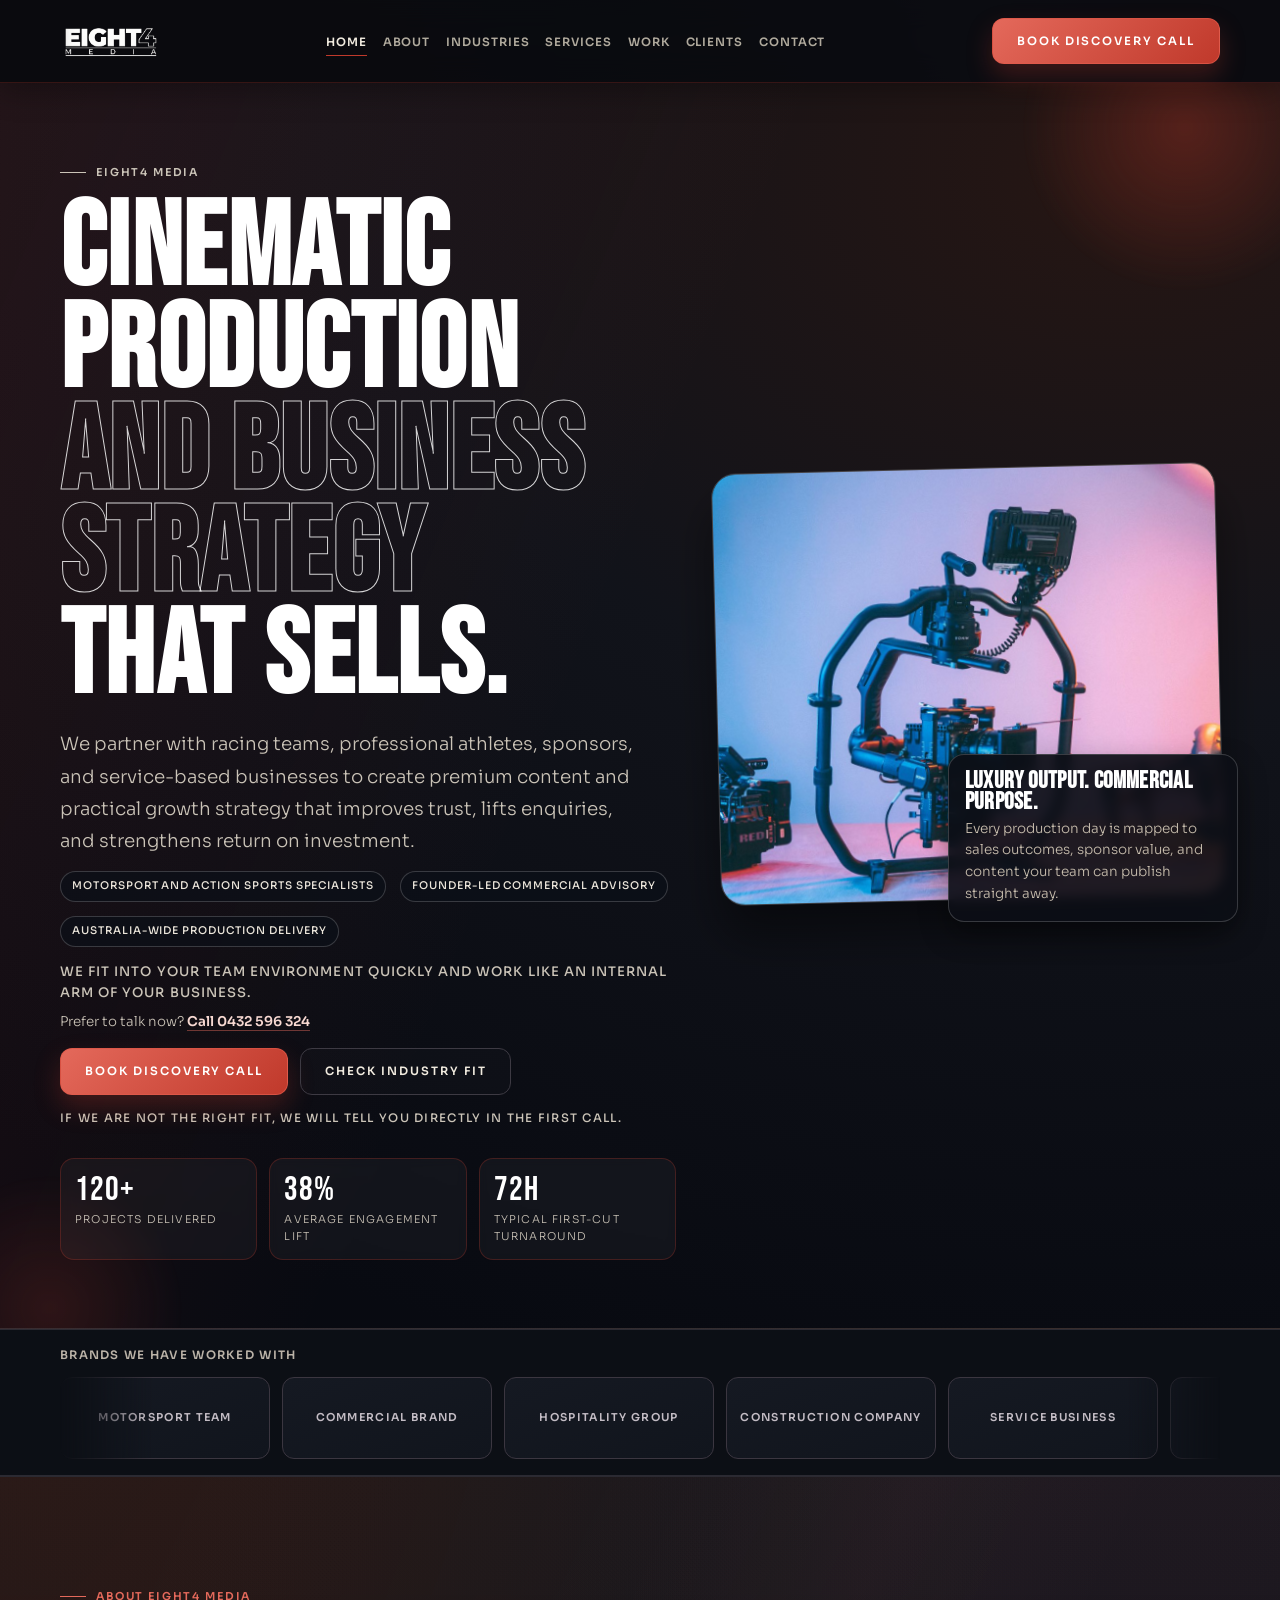
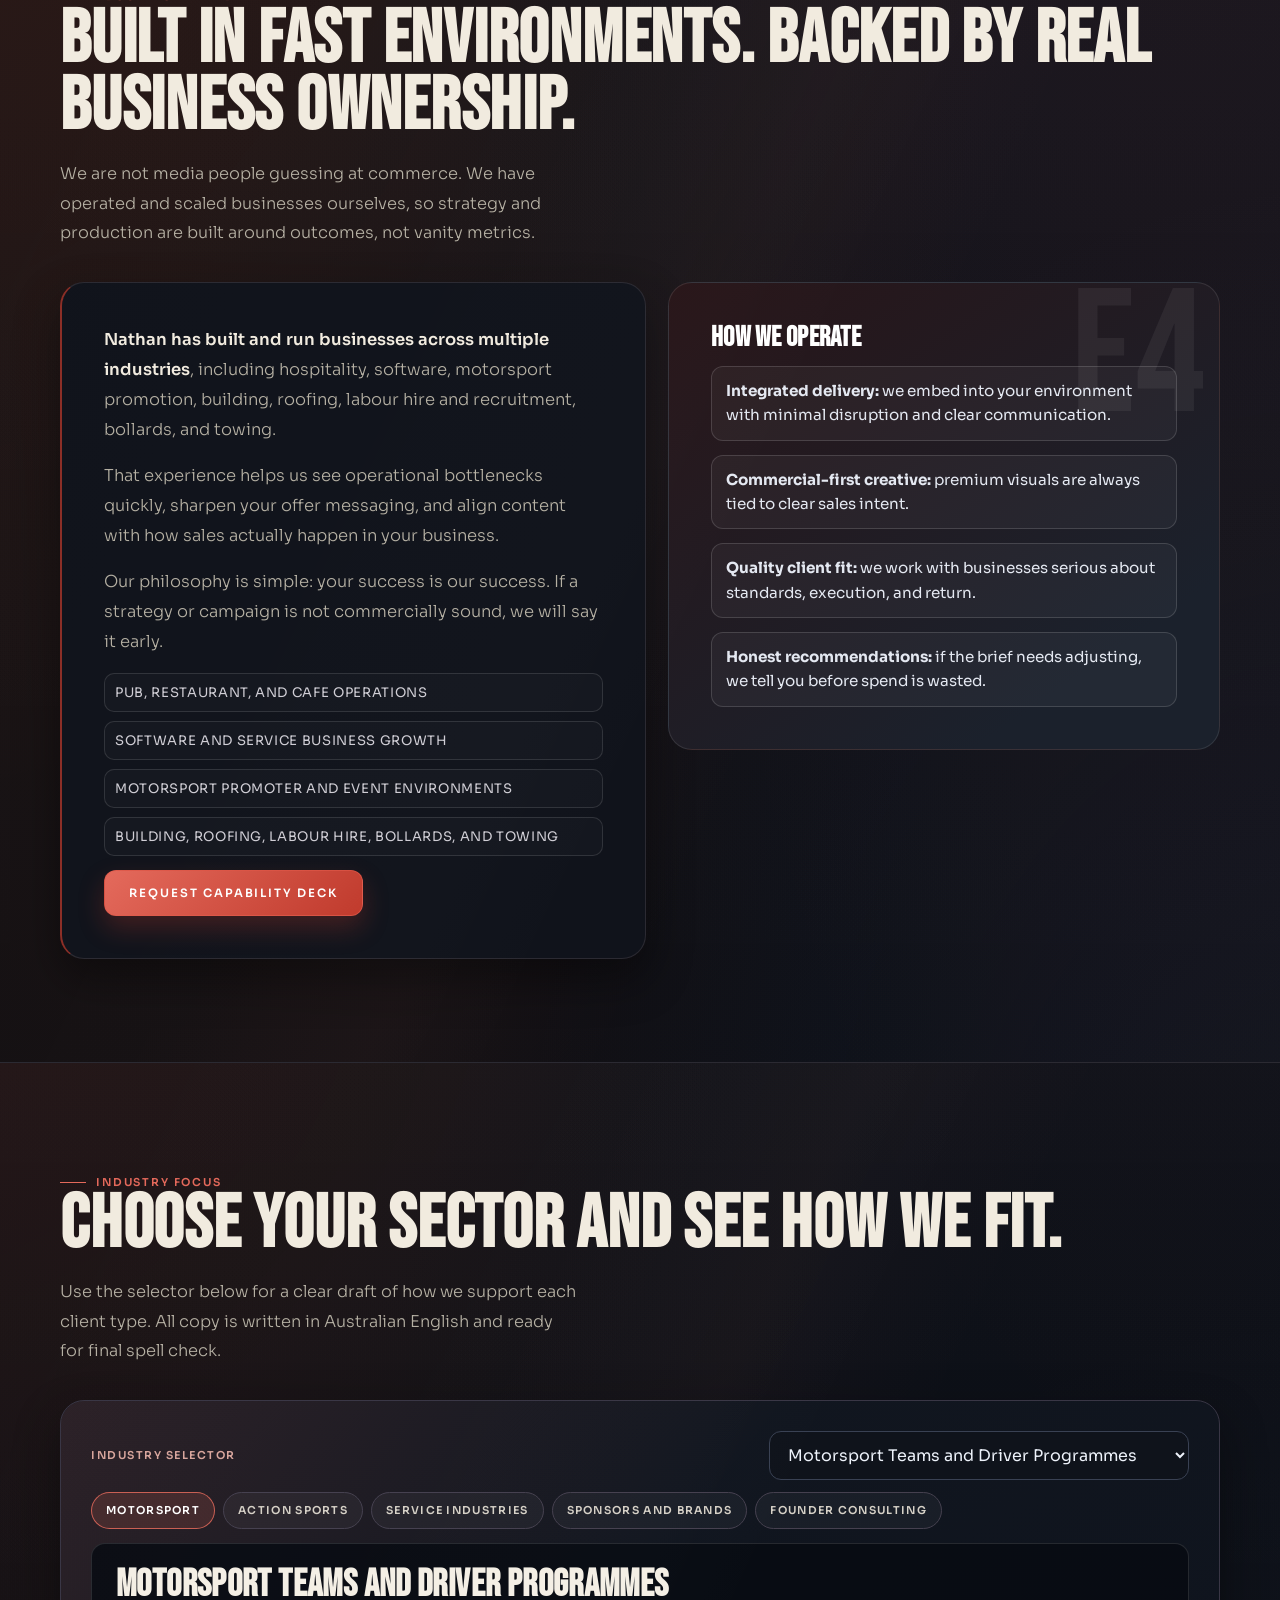
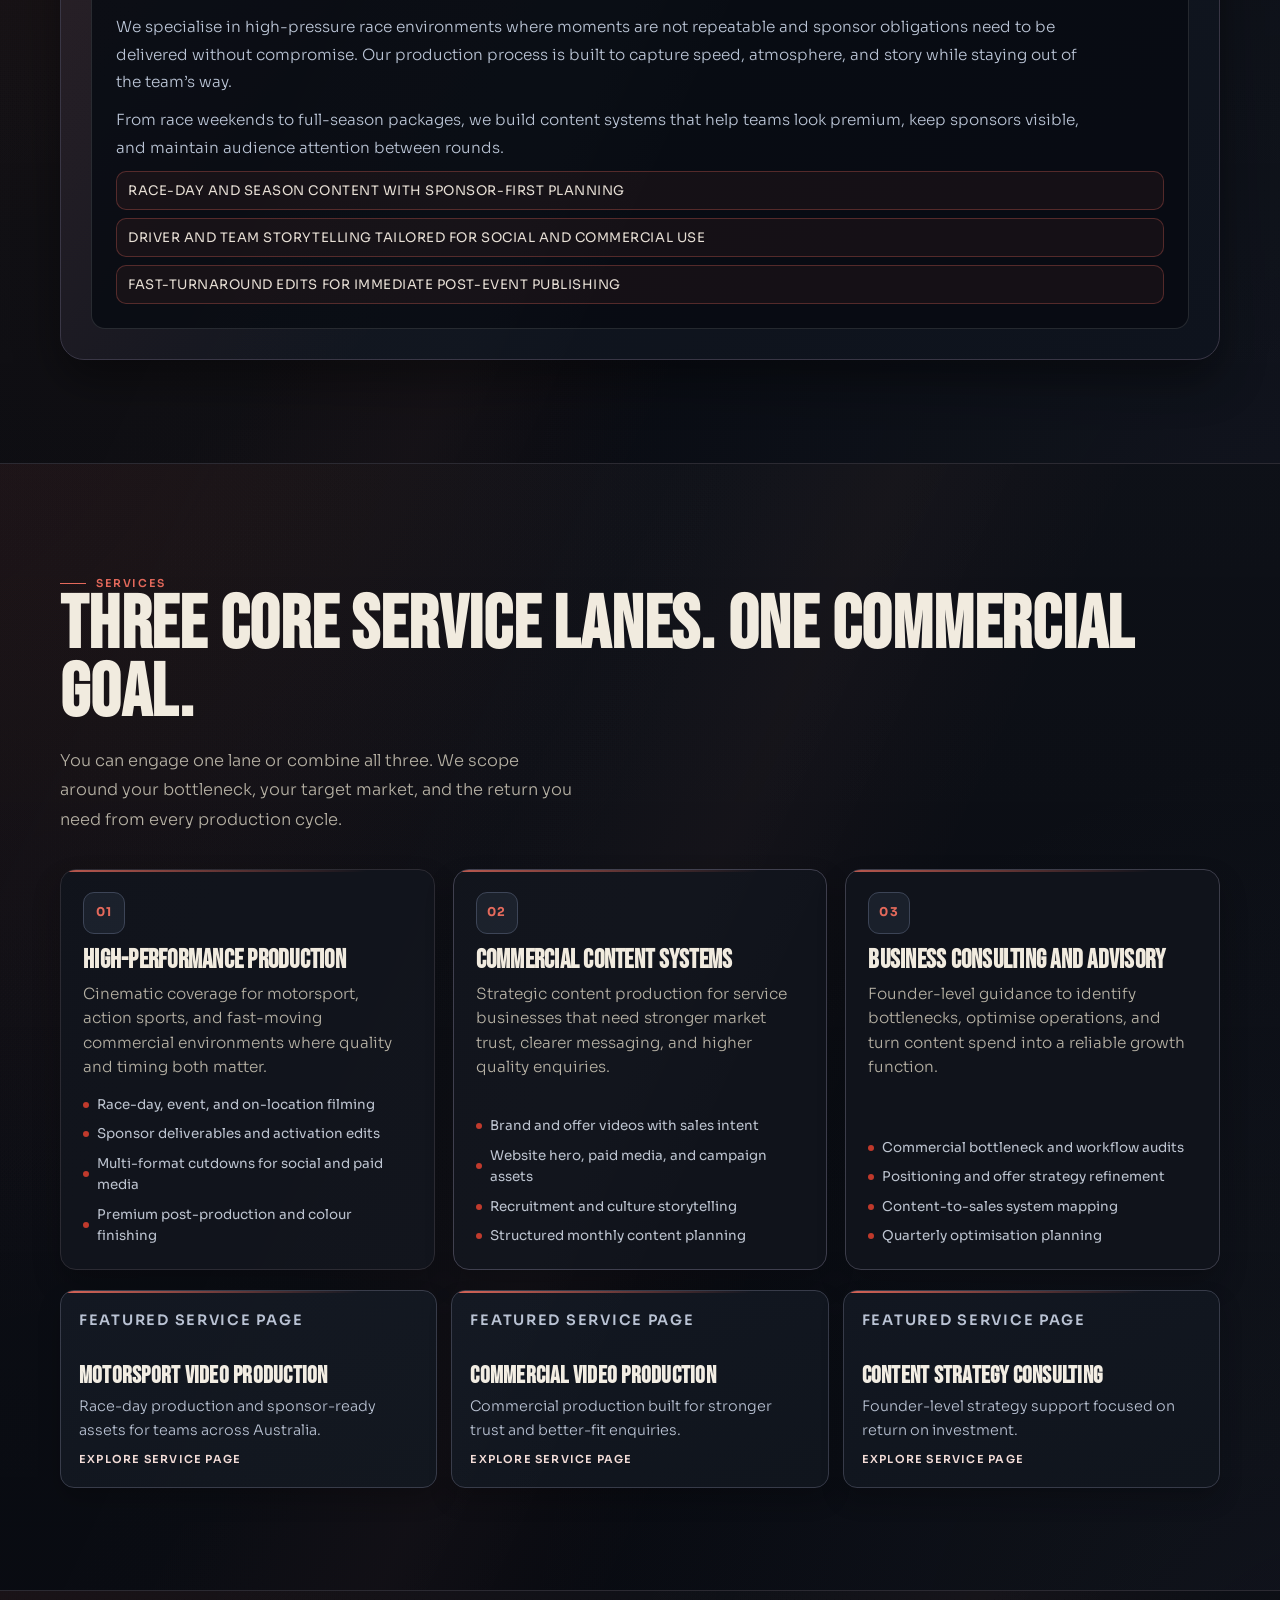
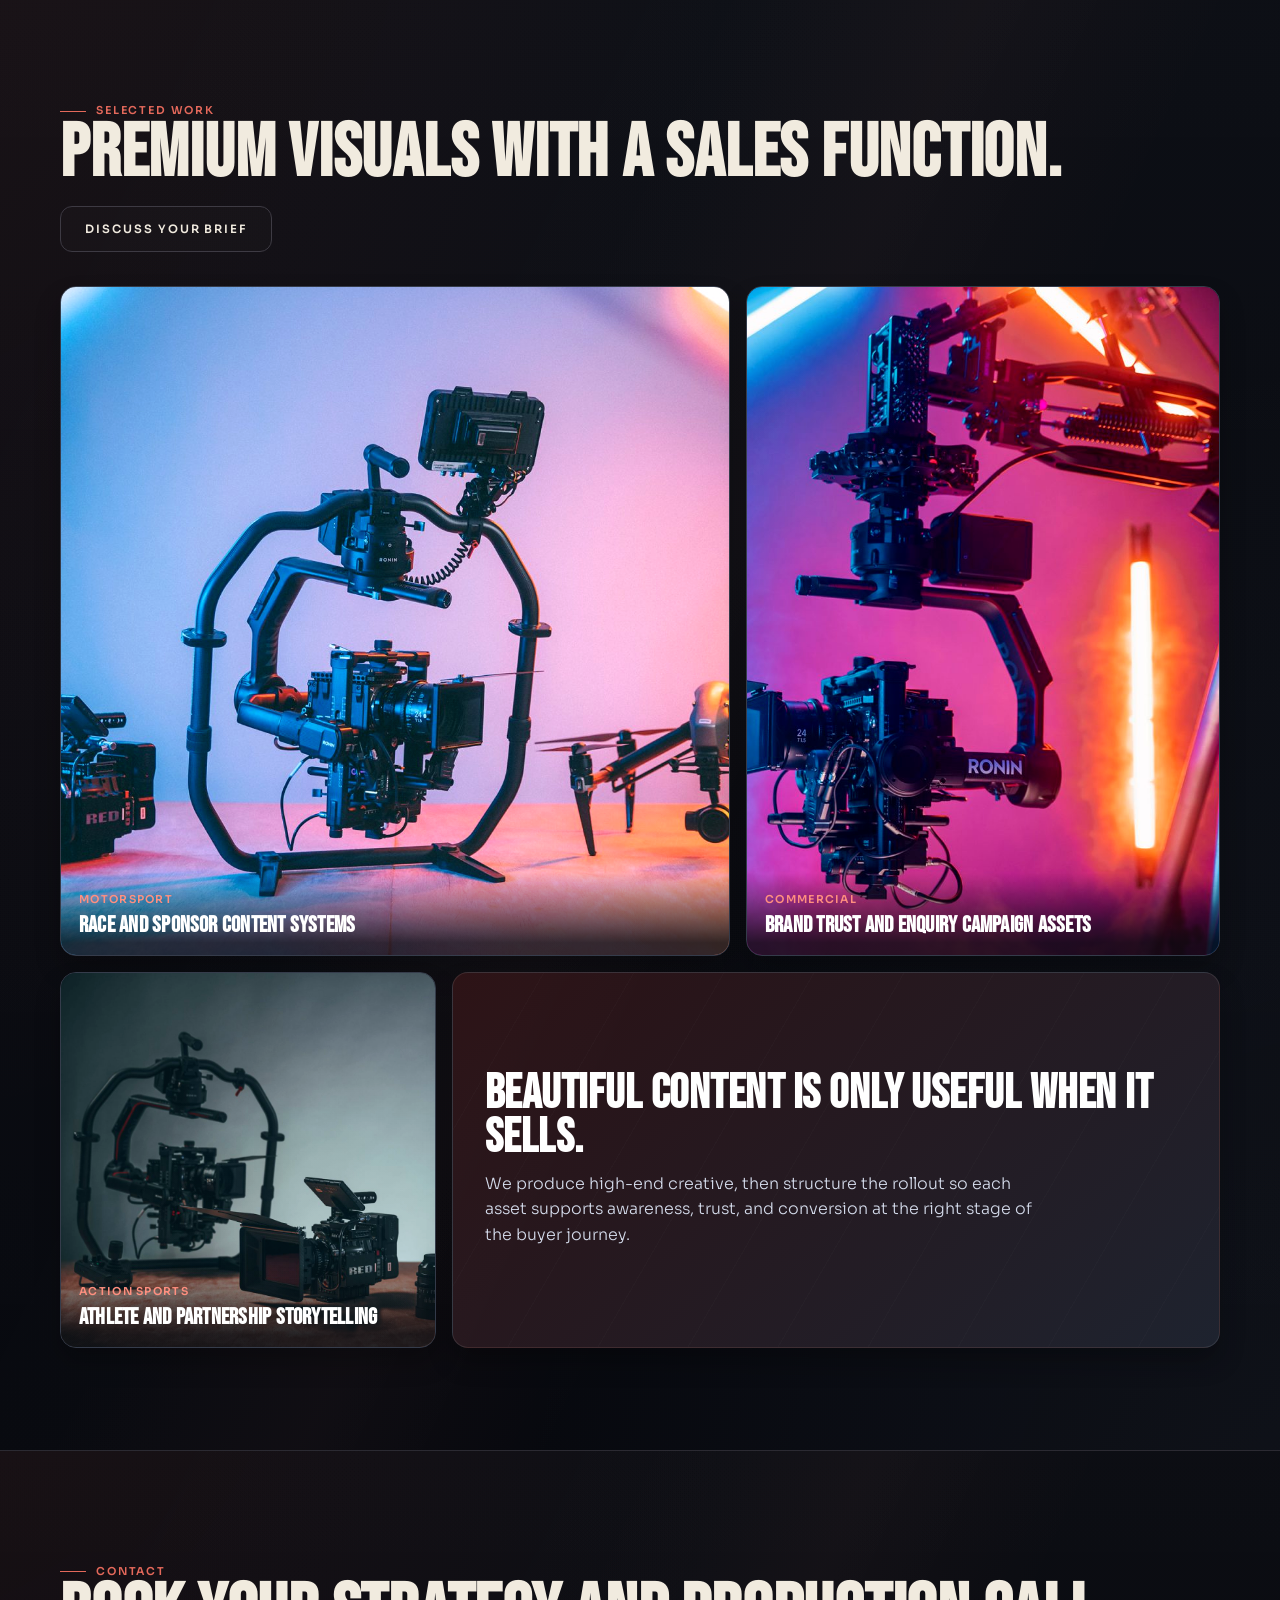
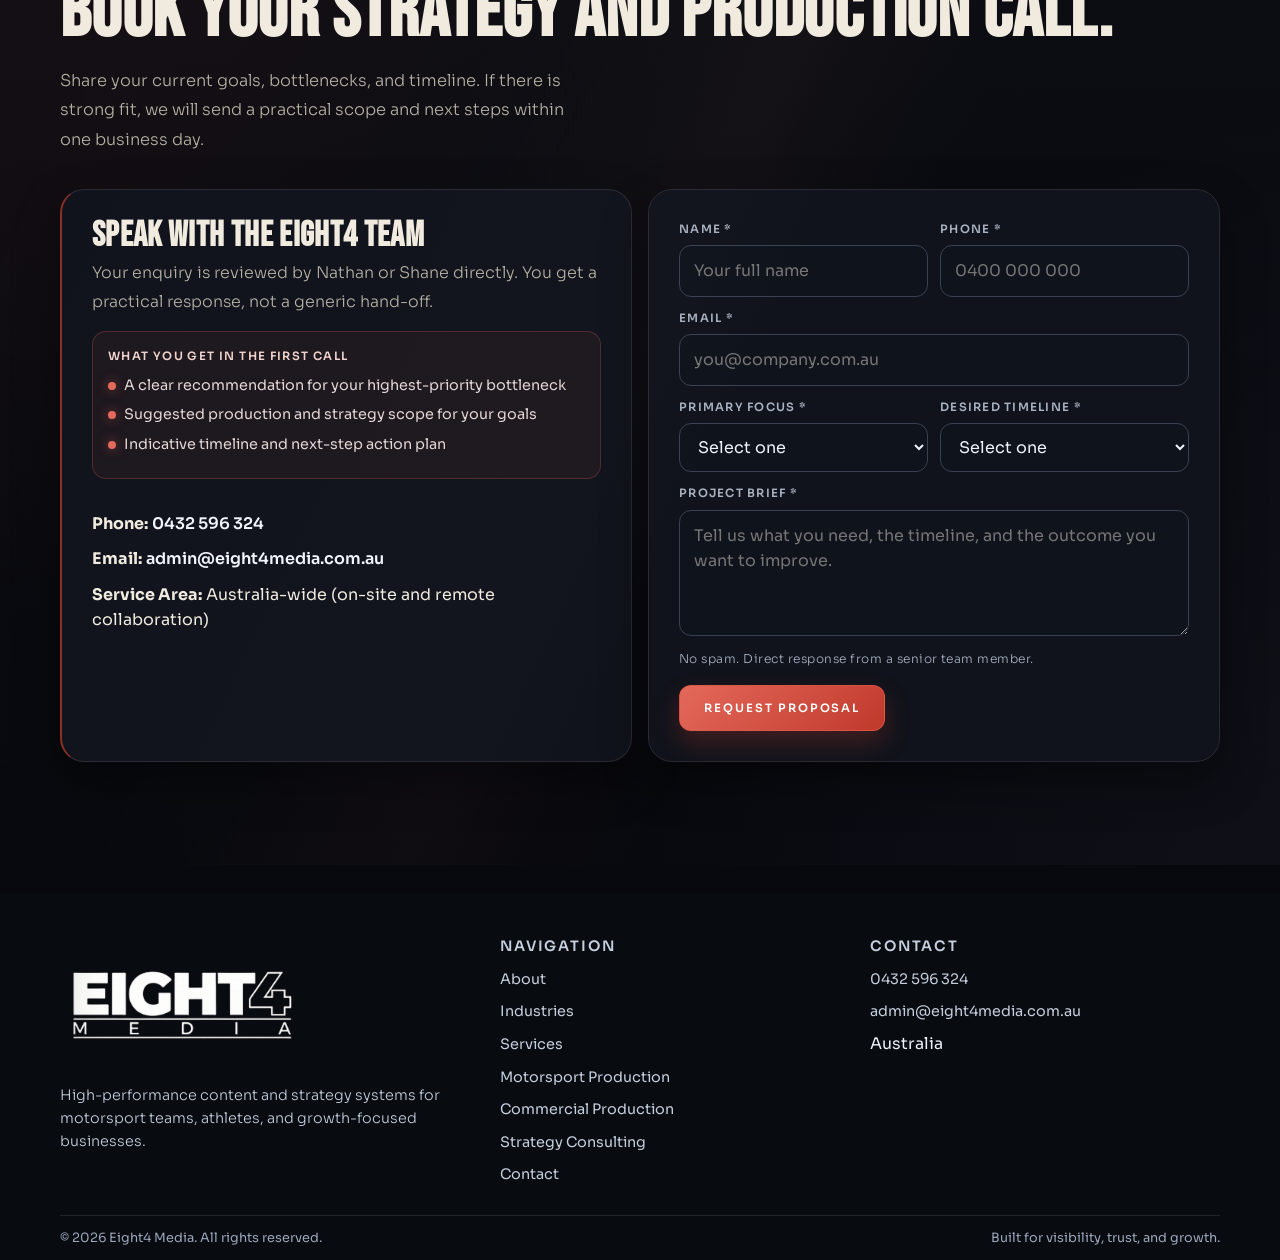
==== commit 40dc1865: "Add files via upload" ====
--- a/index.html
+++ b/index.html
@@ -6,6 +6,7 @@
   <title>Eight4 Media | Cinematic Production and Business Consulting Australia</title>
   <meta name="description" content="Eight4 Media delivers premium production and business consulting for motorsport teams, athletes, sponsors, and service-based industries across Australia." />
   <meta name="robots" content="index,follow,max-image-preview:large,max-snippet:-1,max-video-preview:-1" />
+  <link rel="canonical" href="https://eight4media.visionsbyiso.com/" />
   <meta name="author" content="Eight4 Media" />
   <meta name="theme-color" content="#07080d" />
   <meta name="format-detection" content="telephone=no" />
